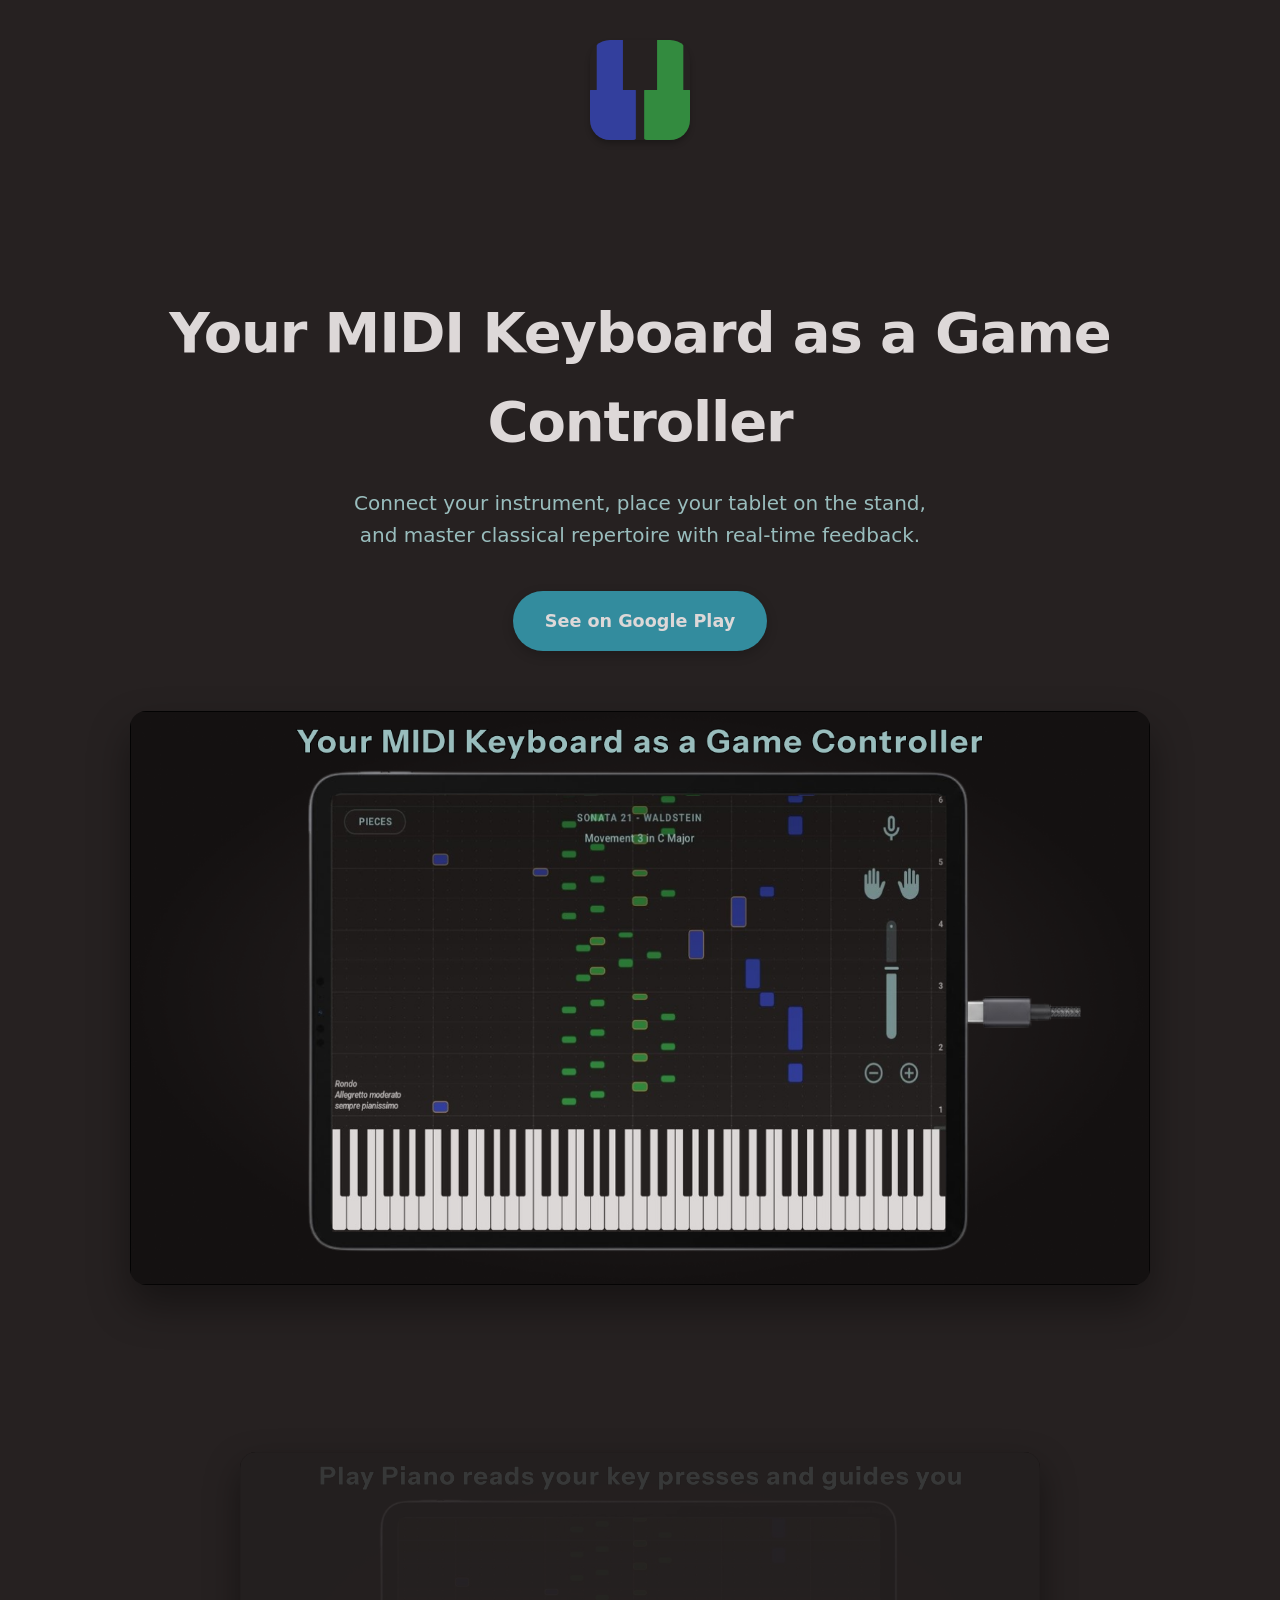
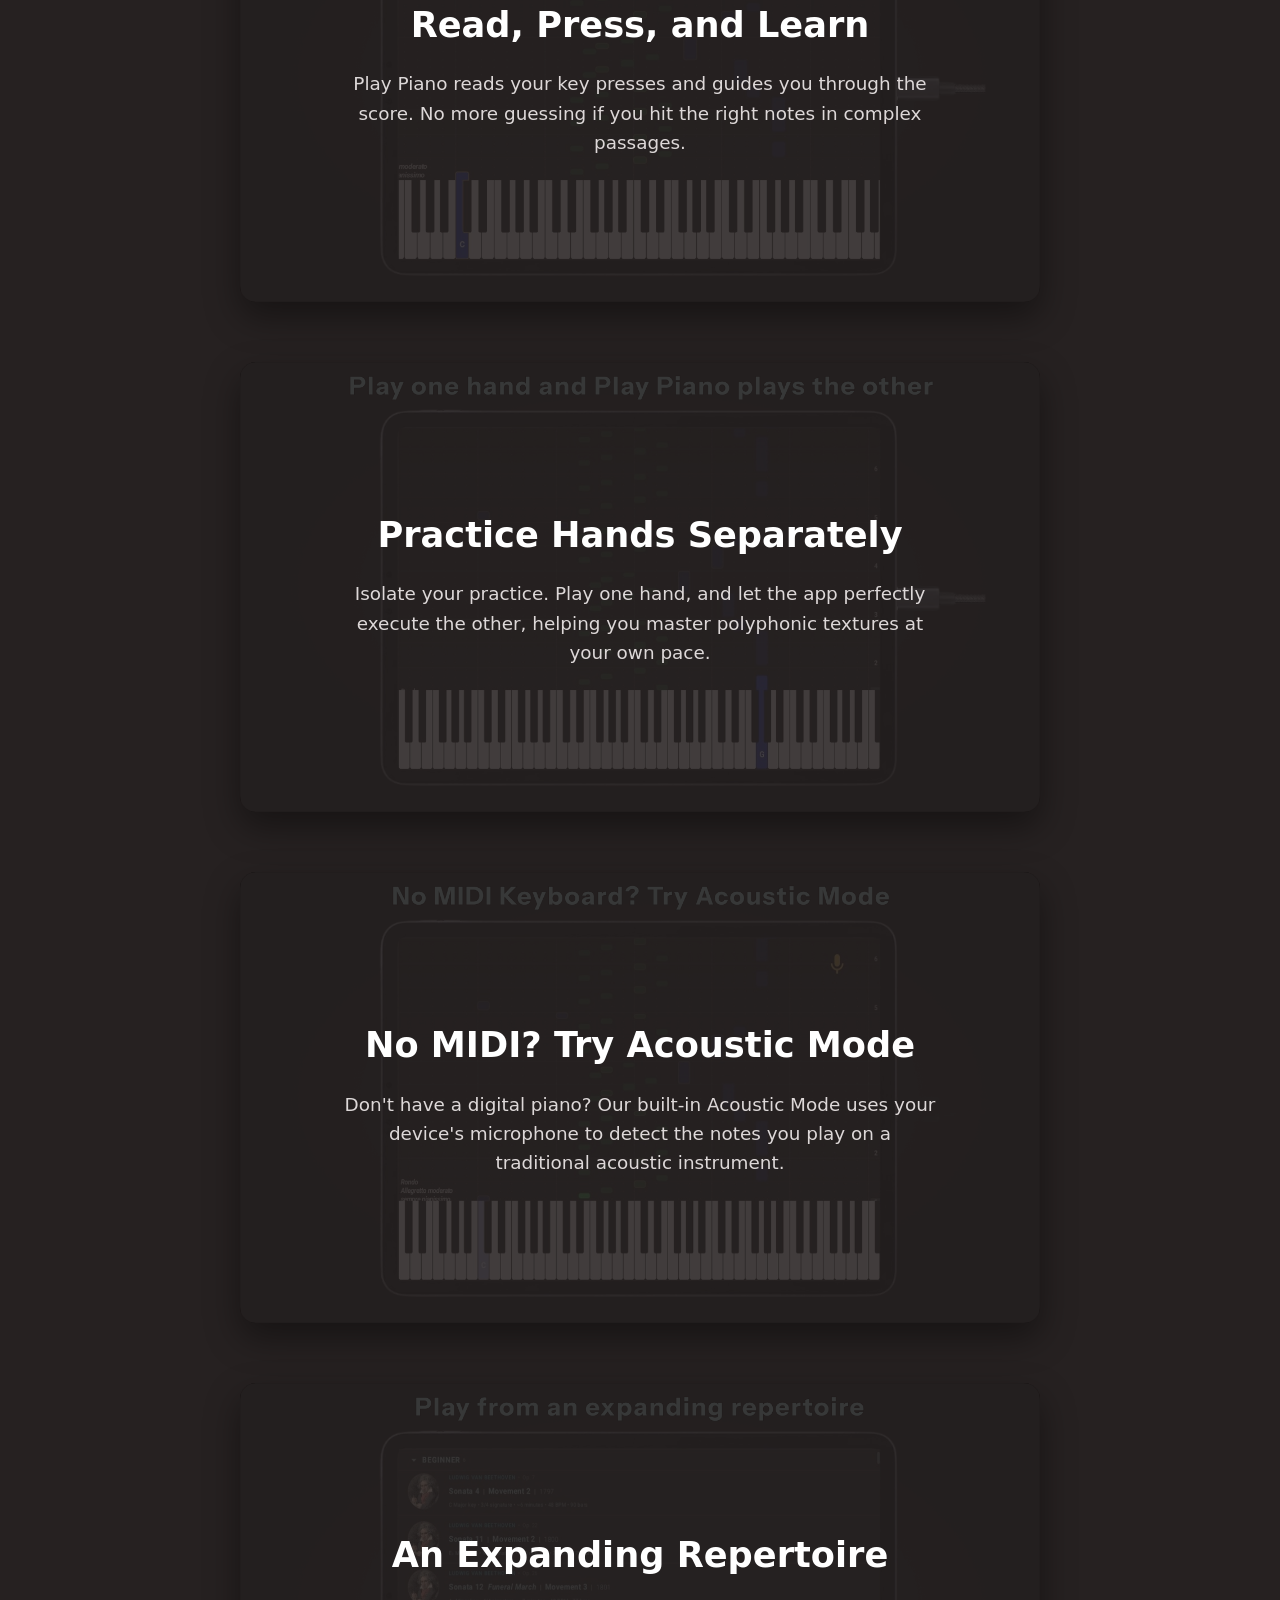
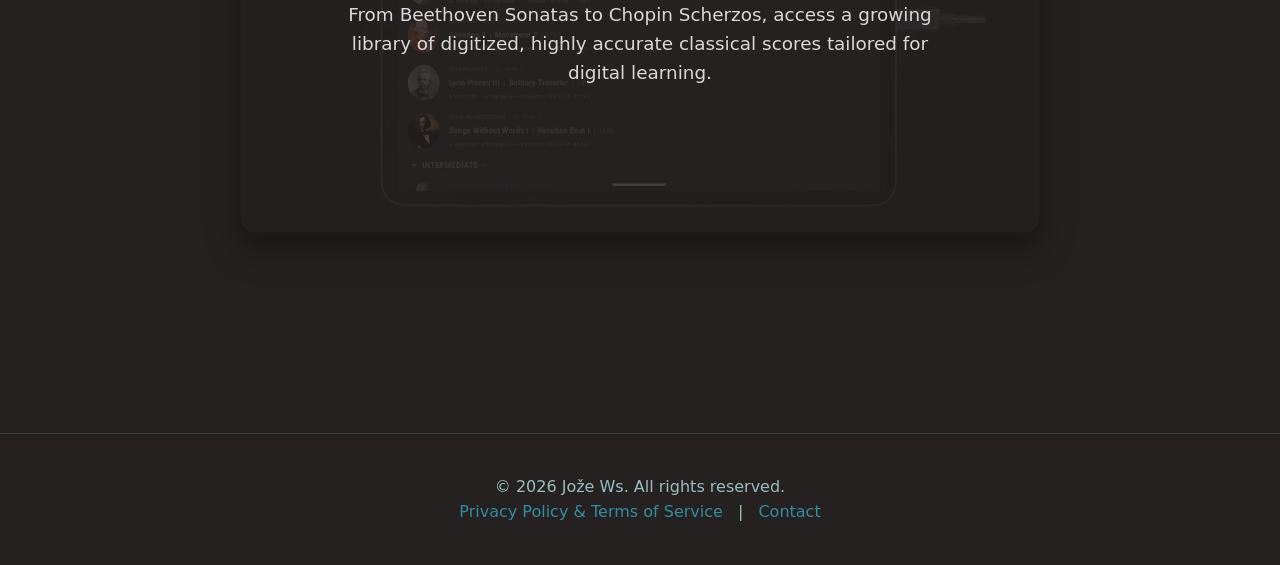
==== playpiano/index.html @ 9675675b "update index layout" ====
<!DOCTYPE html>
<html lang="en">

<head>
    <meta charset="UTF-8">
    <meta name="viewport" content="width=device-width, initial-scale=1.0">
    <title>Play Piano App</title>
    <style>
        :root {
            --bg-color: #262121;
            --surface-color: #333f3f;
            --text-main: #ddd8d8;
            --text-muted: #99bdbd;
            --accent-color: #338c9e;
            --border-radius: 16px;
            --font-family: system-ui, -apple-system, BlinkMacSystemFont, 'Segoe UI', Roboto, sans-serif;
        }

        * {
            box-sizing: border-box;
            margin: 0;
            padding: 0;
        }

        body {
            font-family: var(--font-family);
            background-color: var(--bg-color);
            color: var(--text-main);
            line-height: 1.6;
            -webkit-font-smoothing: antialiased;
            overflow-x: hidden;
        }

        .container {
            max-width: 1100px;
            margin: 0 auto;
            padding: 40px 20px;
        }

        header {
            text-align: center;
            margin-bottom: 40px;
        }

        .logo {
            width: 100px;
            height: 100px;
            border-radius: 20px;
            margin-bottom: 20px;
            box-shadow: 0 4px 6px -1px rgb(0 0 0 / 0.3);
        }

        nav {
            display: flex;
            justify-content: space-between;
            align-items: center;
            padding: 20px 0;
        }

        nav a {
            color: var(--text-muted);
            text-decoration: none;
            font-weight: 600;
            transition: color 0.2s;
        }

        nav a:hover {
            color: var(--accent-color);
        }

        .hero {
            text-align: center;
            padding: 80px 20px 60px;
        }

        .hero h1 {
            font-size: 3.5rem;
            font-weight: 800;
            letter-spacing: -0.02em;
            margin-bottom: 20px;
            color: var(--text-main);
        }

        .hero p {
            font-size: 1.25rem;
            color: var(--text-muted);
            max-width: 600px;
            margin: 0 auto 40px;
        }

        .cta-button {
            display: inline-block;
            background-color: var(--accent-color);
            color: var(--text-main);
            padding: 16px 32px;
            font-size: 1.1rem;
            font-weight: 700;
            text-decoration: none;
            border-radius: 30px;
            box-shadow: 0 4px 12px rgba(0, 0, 0, 0.2);
            transition: transform 0.2s, background-color 0.2s;
        }

        .cta-button:hover {
            transform: translateY(-2px);
            background-color: #2b7787;
        }

        .hero-image {
            max-width: 100%;
            height: auto;
            margin-top: 60px;
            border-radius: var(--border-radius);
            box-shadow: 0 20px 40px rgba(0, 0, 0, 0.4);
        }

        /* --- FEATURE BLOCKS (Refined for Hierarchy & Overlays) --- */
        .feature-section {
            padding: 60px 0;
            display: flex;
            flex-direction: column;
            align-items: center;
            /* Centers the smaller blocks within the larger container */
        }

        .feature-block {
            position: relative;
            width: 100%;
            max-width: 800px;
            /* Noticeably smaller than the 1100px hero container */
            margin-bottom: 60px;
            border-radius: var(--border-radius);
            overflow: hidden;
            /* Clips the image and overlay to the border radius */
            box-shadow: 0 15px 35px rgba(0, 0, 0, 0.4);
        }

        .feature-block img {
            width: 100%;
            display: block;
            height: auto;
        }

        /* Overlay to ensure text pops against any screenshot */
        .feature-overlay {
            position: absolute;
            top: 0;
            left: 0;
            right: 0;
            bottom: 0;
            background: rgba(38, 33, 33, 0.85);
            /* Uses your root bg-color with opacity */
            display: flex;
            flex-direction: column;
            justify-content: center;
            align-items: center;
            padding: 40px;
            text-align: center;
        }

        .feature-text {
            position: relative;
            z-index: 2;
        }

        .feature-text h2 {
            font-size: 2.2rem;
            margin-bottom: 16px;
            color: #ffffff;
            /* Bright white for high contrast */
        }

        .feature-text p {
            font-size: 1.15rem;
            color: var(--text-main);
            max-width: 600px;
            margin: 0 auto;
        }

        /* --- FOOTER --- */
        footer {
            text-align: center;
            padding: 40px 20px;
            border-top: 1px solid var(--surface-color);
            margin-top: 40px;
            color: var(--text-muted);
        }

        footer a {
            color: var(--accent-color);
            text-decoration: none;
            margin: 0 10px;
        }

        @media (max-width: 768px) {
            .hero h1 {
                font-size: 2.5rem;
            }

            .feature-overlay {
                padding: 20px;
            }

            .feature-text h2 {
                font-size: 1.8rem;
            }

            .feature-text p {
                font-size: 1rem;
            }
        }
    </style>
</head>

<body>

    <div class="container">
        <header>
            <a href="/">
                <img src="/assets/logo.png" alt="Play Piano Logo" class="logo">
            </a>
        </header>

        <header class="hero">
            <h1>Your MIDI Keyboard as a Game Controller</h1>
            <p>Connect your instrument, place your tablet on the stand, and master classical repertoire with real-time
                feedback.</p>
            <a href="https://play.google.com/store/apps/details?id=org.jozews.playpiano&hl=en" class="cta-button"
                target="_blank" rel="noopener noreferrer">See on Google Play</a>

            <img src="/assets/screenshot-1.png" alt="Play Piano Interface" class="hero-image">
        </header>

        <section class="feature-section">

            <div class="feature-block">
                <img src="/assets/screenshot-2.png" alt="Guided playing interface">
                <div class="feature-overlay">
                    <div class="feature-text">
                        <h2>Read, Press, and Learn</h2>
                        <p>Play Piano reads your key presses and guides you through the score. No more guessing if you
                            hit the right notes in complex passages.</p>
                    </div>
                </div>
            </div>

            <div class="feature-block">
                <img src="/assets/screenshot-3.png" alt="Hand separation feature">
                <div class="feature-overlay">
                    <div class="feature-text">
                        <h2>Practice Hands Separately</h2>
                        <p>Isolate your practice. Play one hand, and let the app perfectly execute the other, helping
                            you master polyphonic textures at your own pace.</p>
                    </div>
                </div>
            </div>

            <div class="feature-block">
                <img src="/assets/screenshot-5.png" alt="Acoustic Mode interface">
                <div class="feature-overlay">
                    <div class="feature-text">
                        <h2>No MIDI? Try Acoustic Mode</h2>
                        <p>Don't have a digital piano? Our built-in Acoustic Mode uses your device's microphone to
                            detect the notes you play on a traditional acoustic instrument.</p>
                    </div>
                </div>
            </div>

            <div class="feature-block">
                <img src="/assets/screenshot-4.png" alt="Repertoire list">
                <div class="feature-overlay">
                    <div class="feature-text">
                        <h2>An Expanding Repertoire</h2>
                        <p>From Beethoven Sonatas to Chopin Scherzos, access a growing library of digitized, highly
                            accurate classical scores tailored for digital learning.</p>
                    </div>
                </div>
            </div>

        </section>
    </div>

    <footer>
        <p>&copy; 2026 Jože Ws. All rights reserved.</p>
        <p>
            <a href="privacy-policy/index.html">Privacy Policy & Terms of Service</a> |
            <a href="mailto:jozewsro@gmail.com">Contact</a>
        </p>
    </footer>

</body>

</html>
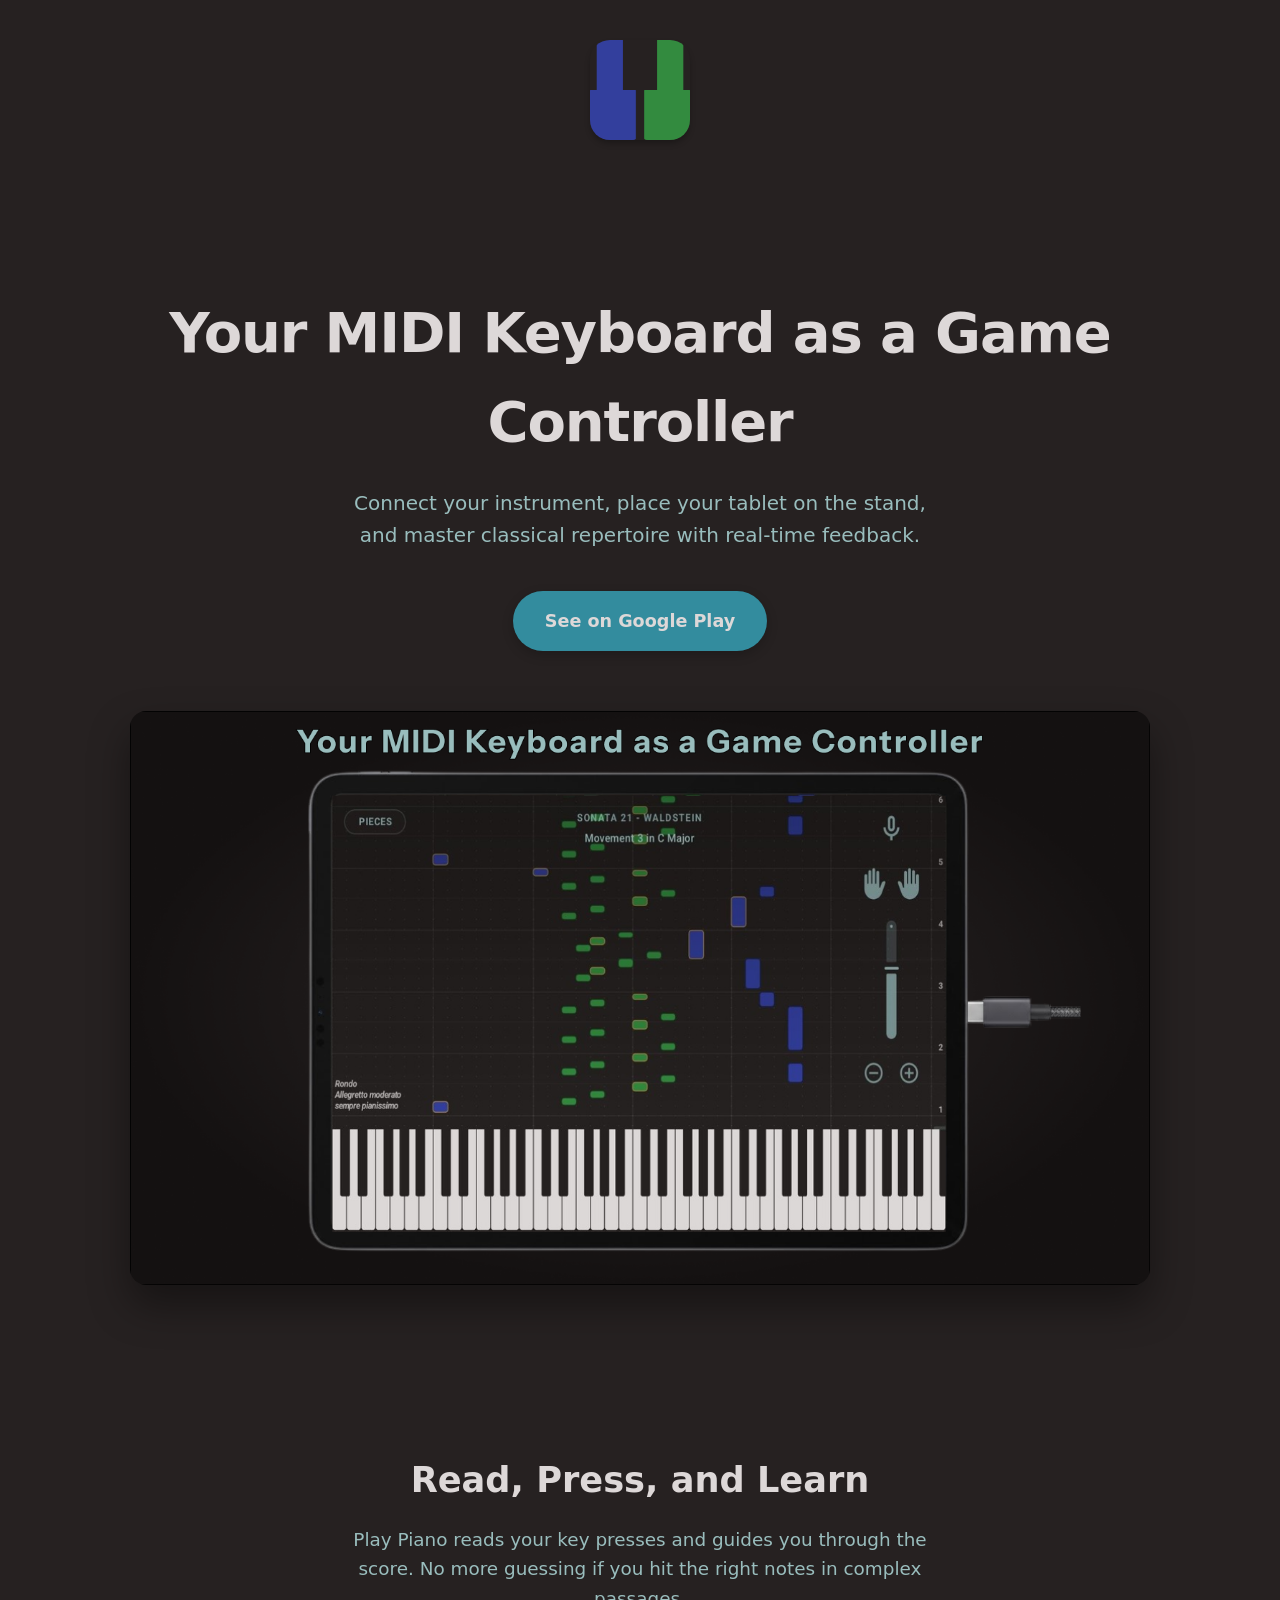
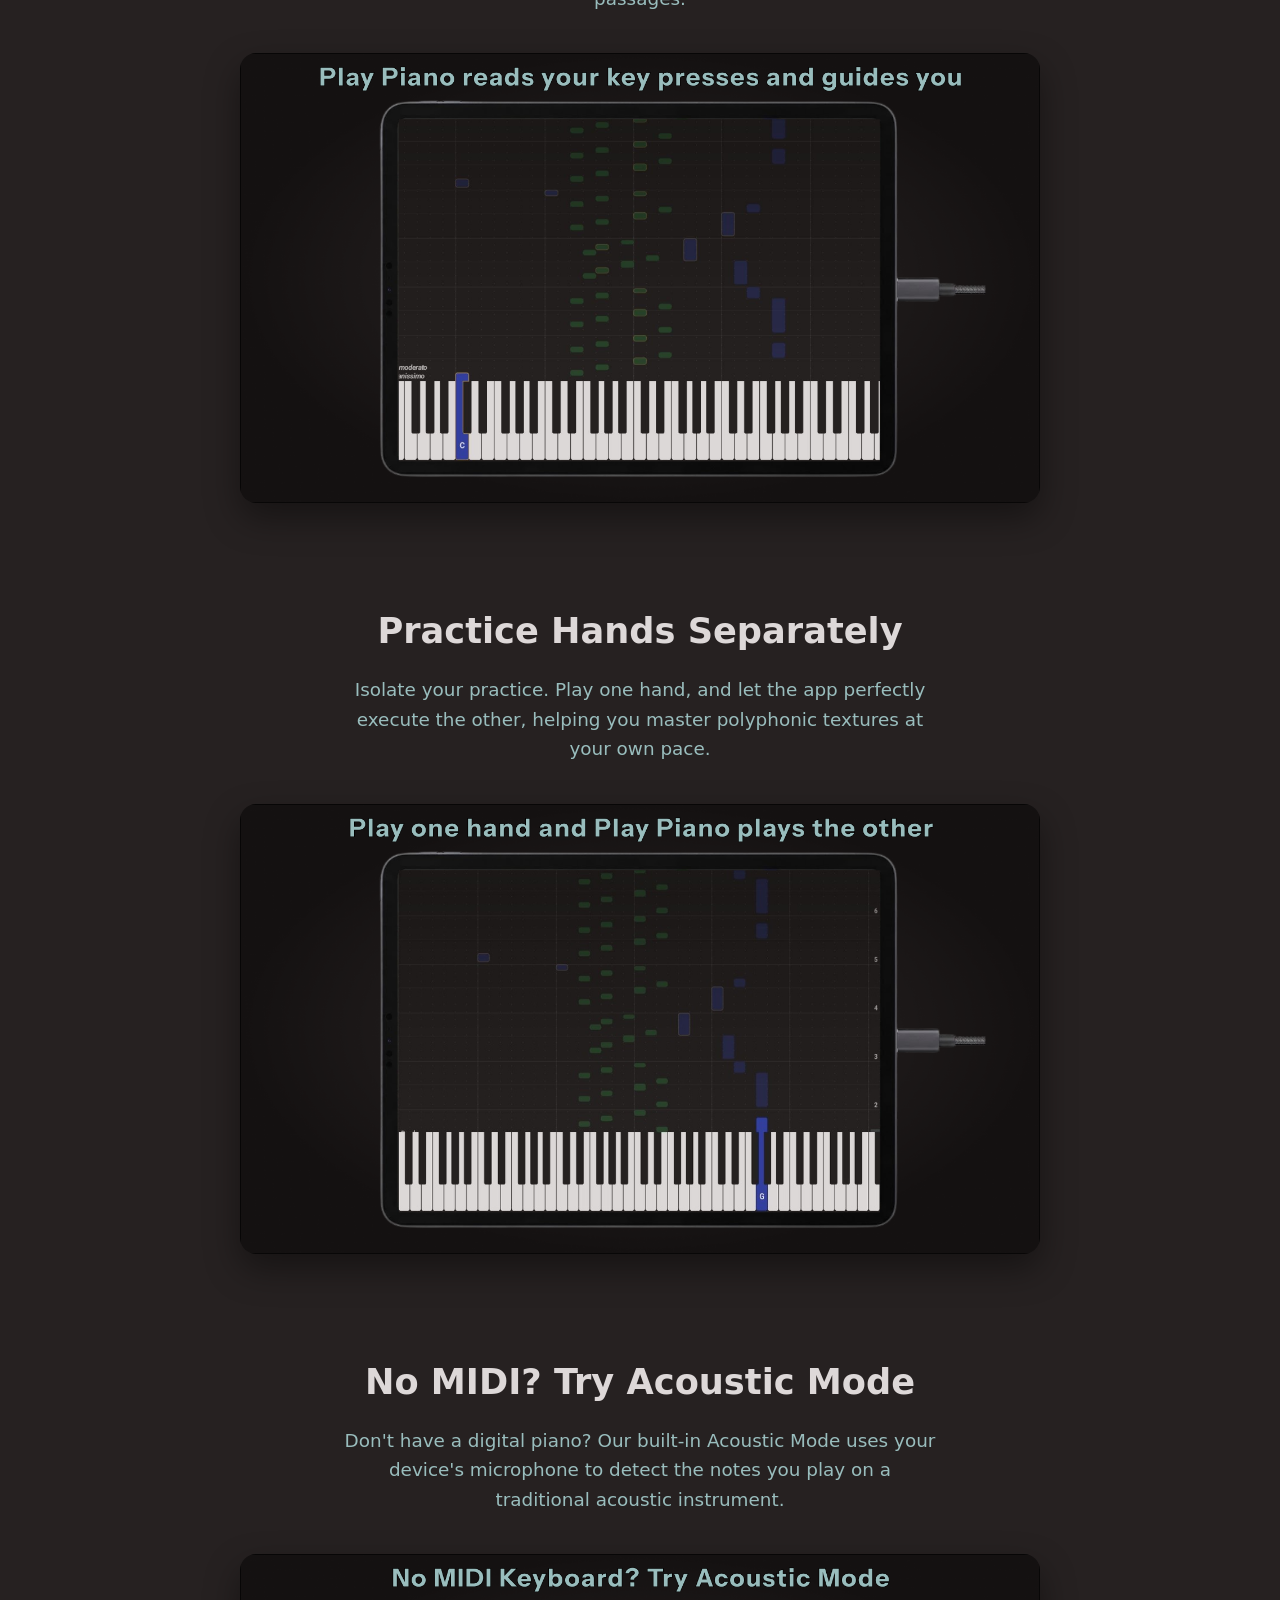
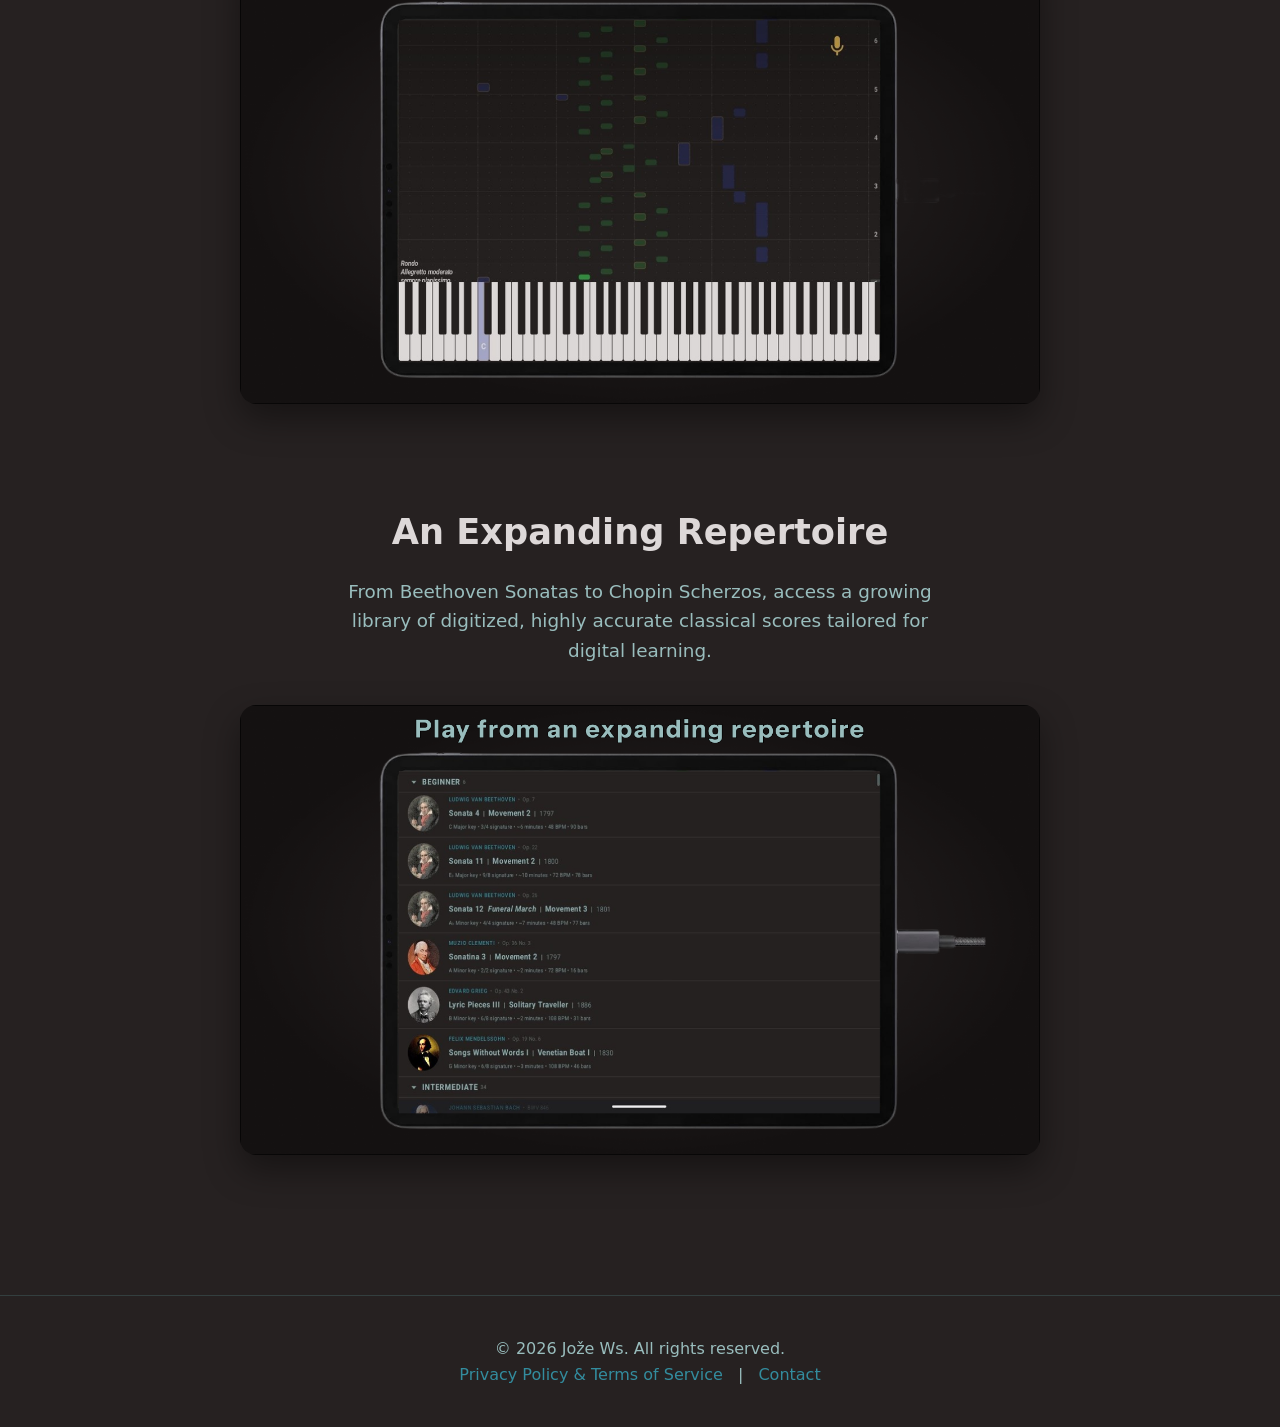
==== commit 020af2ed: "update index layout" ====
--- a/playpiano/index.html
+++ b/playpiano/index.html
@@ -114,67 +114,51 @@
             box-shadow: 0 20px 40px rgba(0, 0, 0, 0.4);
         }
 
-        /* --- FEATURE BLOCKS (Refined for Hierarchy & Overlays) --- */
+        /* --- FEATURE BLOCKS (Y-Axis Stacking) --- */
         .feature-section {
             padding: 60px 0;
             display: flex;
             flex-direction: column;
             align-items: center;
-            /* Centers the smaller blocks within the larger container */
+            gap: 100px;
+            /* Generous spacing between sections */
         }
 
         .feature-block {
-            position: relative;
             width: 100%;
             max-width: 800px;
-            /* Noticeably smaller than the 1100px hero container */
-            margin-bottom: 60px;
-            border-radius: var(--border-radius);
-            overflow: hidden;
-            /* Clips the image and overlay to the border radius */
-            box-shadow: 0 15px 35px rgba(0, 0, 0, 0.4);
-        }
-
-        .feature-block img {
-            width: 100%;
-            display: block;
-            height: auto;
-        }
-
-        /* Overlay to ensure text pops against any screenshot */
-        .feature-overlay {
-            position: absolute;
-            top: 0;
-            left: 0;
-            right: 0;
-            bottom: 0;
-            background: rgba(38, 33, 33, 0.85);
-            /* Uses your root bg-color with opacity */
+            /* Keeps the hierarchy smaller than the hero */
             display: flex;
             flex-direction: column;
-            justify-content: center;
             align-items: center;
-            padding: 40px;
             text-align: center;
         }
 
         .feature-text {
-            position: relative;
-            z-index: 2;
+            margin-bottom: 40px;
+            /* Space between the text and the screenshot */
         }
 
         .feature-text h2 {
             font-size: 2.2rem;
             margin-bottom: 16px;
-            color: #ffffff;
-            /* Bright white for high contrast */
+            color: var(--text-main);
         }
 
         .feature-text p {
             font-size: 1.15rem;
-            color: var(--text-main);
+            color: var(--text-muted);
             max-width: 600px;
             margin: 0 auto;
+        }
+
+        .feature-block img {
+            width: 100%;
+            height: auto;
+            border-radius: var(--border-radius);
+            box-shadow: 0 15px 35px rgba(0, 0, 0, 0.4);
+            /* Gives the screenshots that nice floating effect */
+            display: block;
         }
 
         /* --- FOOTER --- */
@@ -197,8 +181,8 @@
                 font-size: 2.5rem;
             }
 
-            .feature-overlay {
-                padding: 20px;
+            .feature-section {
+                gap: 60px;
             }
 
             .feature-text h2 {
@@ -207,6 +191,10 @@
 
             .feature-text p {
                 font-size: 1rem;
+            }
+
+            .feature-text {
+                margin-bottom: 25px;
             }
         }
     </style>
@@ -234,47 +222,39 @@
         <section class="feature-section">
 
             <div class="feature-block">
+                <div class="feature-text">
+                    <h2>Read, Press, and Learn</h2>
+                    <p>Play Piano reads your key presses and guides you through the score. No more guessing if you hit
+                        the right notes in complex passages.</p>
+                </div>
                 <img src="/assets/screenshot-2.png" alt="Guided playing interface">
-                <div class="feature-overlay">
-                    <div class="feature-text">
-                        <h2>Read, Press, and Learn</h2>
-                        <p>Play Piano reads your key presses and guides you through the score. No more guessing if you
-                            hit the right notes in complex passages.</p>
-                    </div>
-                </div>
-            </div>
-
-            <div class="feature-block">
+            </div>
+
+            <div class="feature-block">
+                <div class="feature-text">
+                    <h2>Practice Hands Separately</h2>
+                    <p>Isolate your practice. Play one hand, and let the app perfectly execute the other, helping you
+                        master polyphonic textures at your own pace.</p>
+                </div>
                 <img src="/assets/screenshot-3.png" alt="Hand separation feature">
-                <div class="feature-overlay">
-                    <div class="feature-text">
-                        <h2>Practice Hands Separately</h2>
-                        <p>Isolate your practice. Play one hand, and let the app perfectly execute the other, helping
-                            you master polyphonic textures at your own pace.</p>
-                    </div>
-                </div>
-            </div>
-
-            <div class="feature-block">
+            </div>
+
+            <div class="feature-block">
+                <div class="feature-text">
+                    <h2>No MIDI? Try Acoustic Mode</h2>
+                    <p>Don't have a digital piano? Our built-in Acoustic Mode uses your device's microphone to detect
+                        the notes you play on a traditional acoustic instrument.</p>
+                </div>
                 <img src="/assets/screenshot-5.png" alt="Acoustic Mode interface">
-                <div class="feature-overlay">
-                    <div class="feature-text">
-                        <h2>No MIDI? Try Acoustic Mode</h2>
-                        <p>Don't have a digital piano? Our built-in Acoustic Mode uses your device's microphone to
-                            detect the notes you play on a traditional acoustic instrument.</p>
-                    </div>
-                </div>
-            </div>
-
-            <div class="feature-block">
+            </div>
+
+            <div class="feature-block">
+                <div class="feature-text">
+                    <h2>An Expanding Repertoire</h2>
+                    <p>From Beethoven Sonatas to Chopin Scherzos, access a growing library of digitized, highly accurate
+                        classical scores tailored for digital learning.</p>
+                </div>
                 <img src="/assets/screenshot-4.png" alt="Repertoire list">
-                <div class="feature-overlay">
-                    <div class="feature-text">
-                        <h2>An Expanding Repertoire</h2>
-                        <p>From Beethoven Sonatas to Chopin Scherzos, access a growing library of digitized, highly
-                            accurate classical scores tailored for digital learning.</p>
-                    </div>
-                </div>
             </div>
 
         </section>
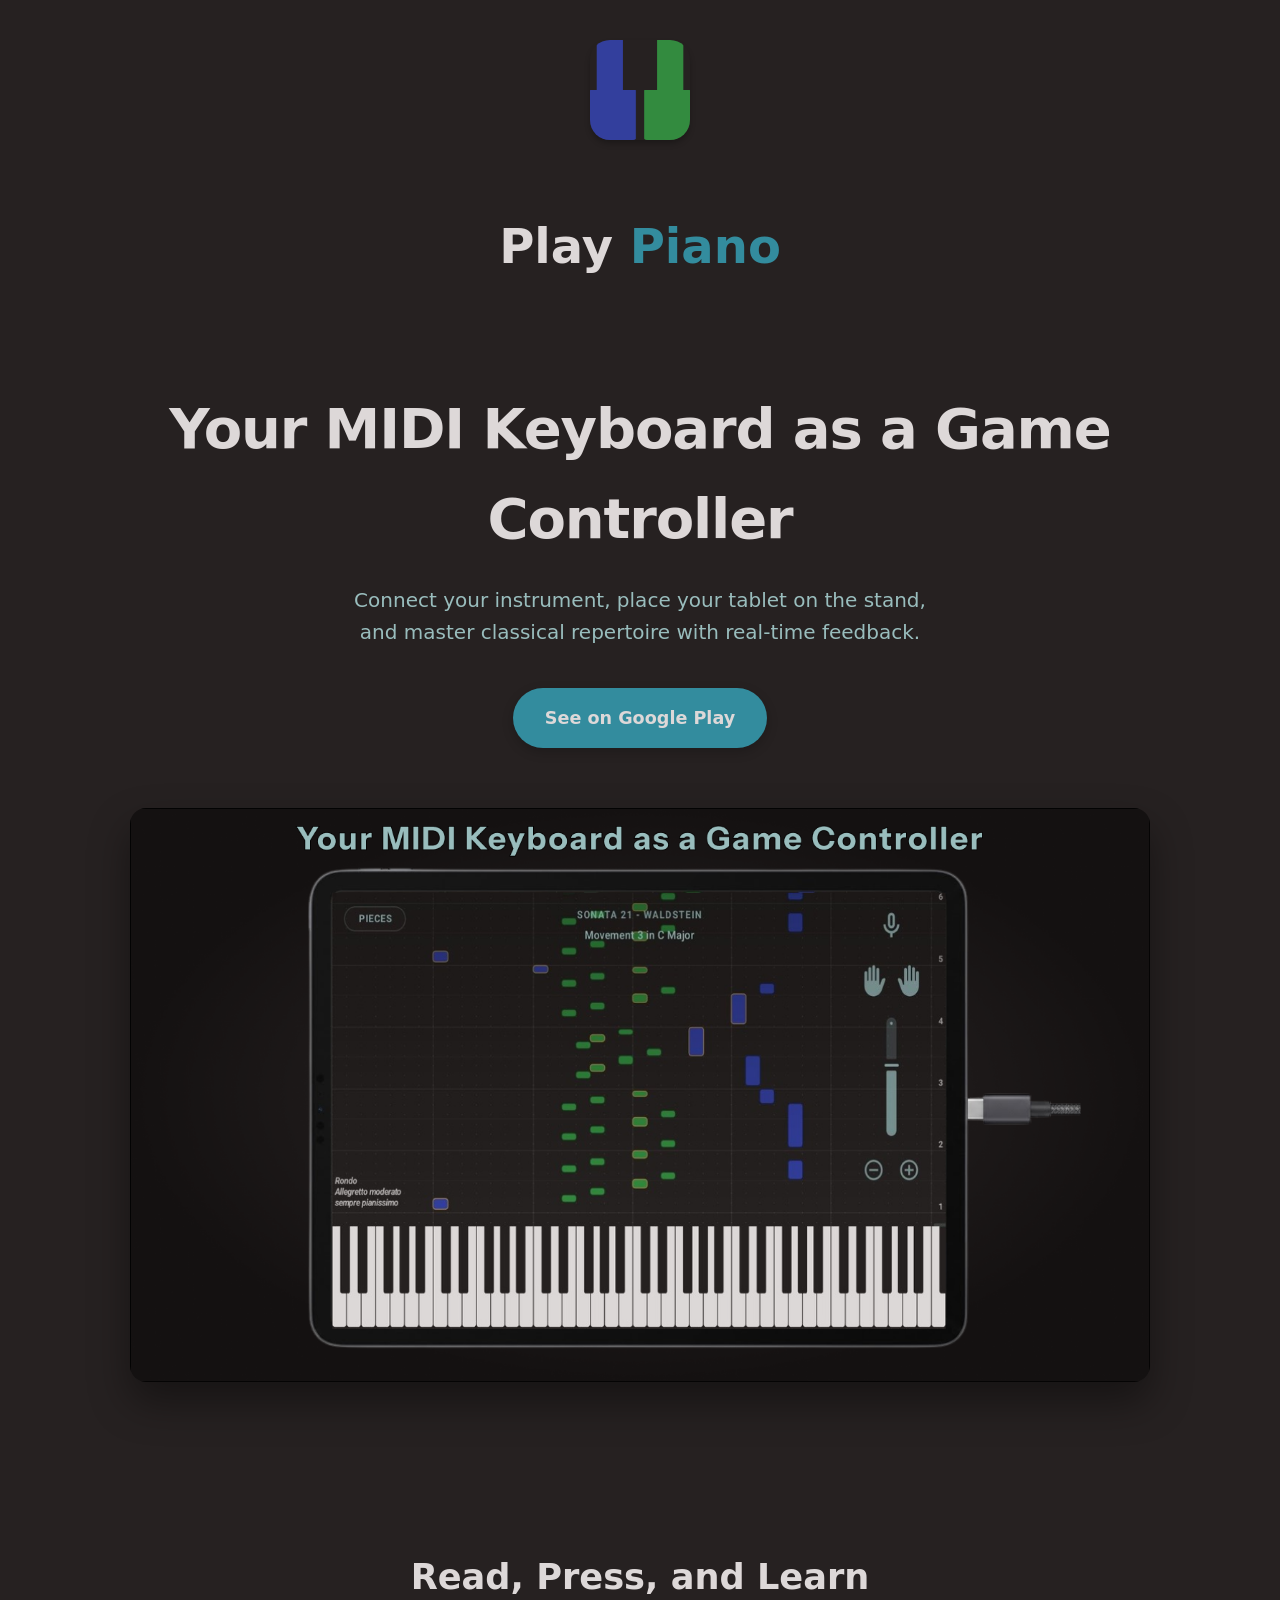
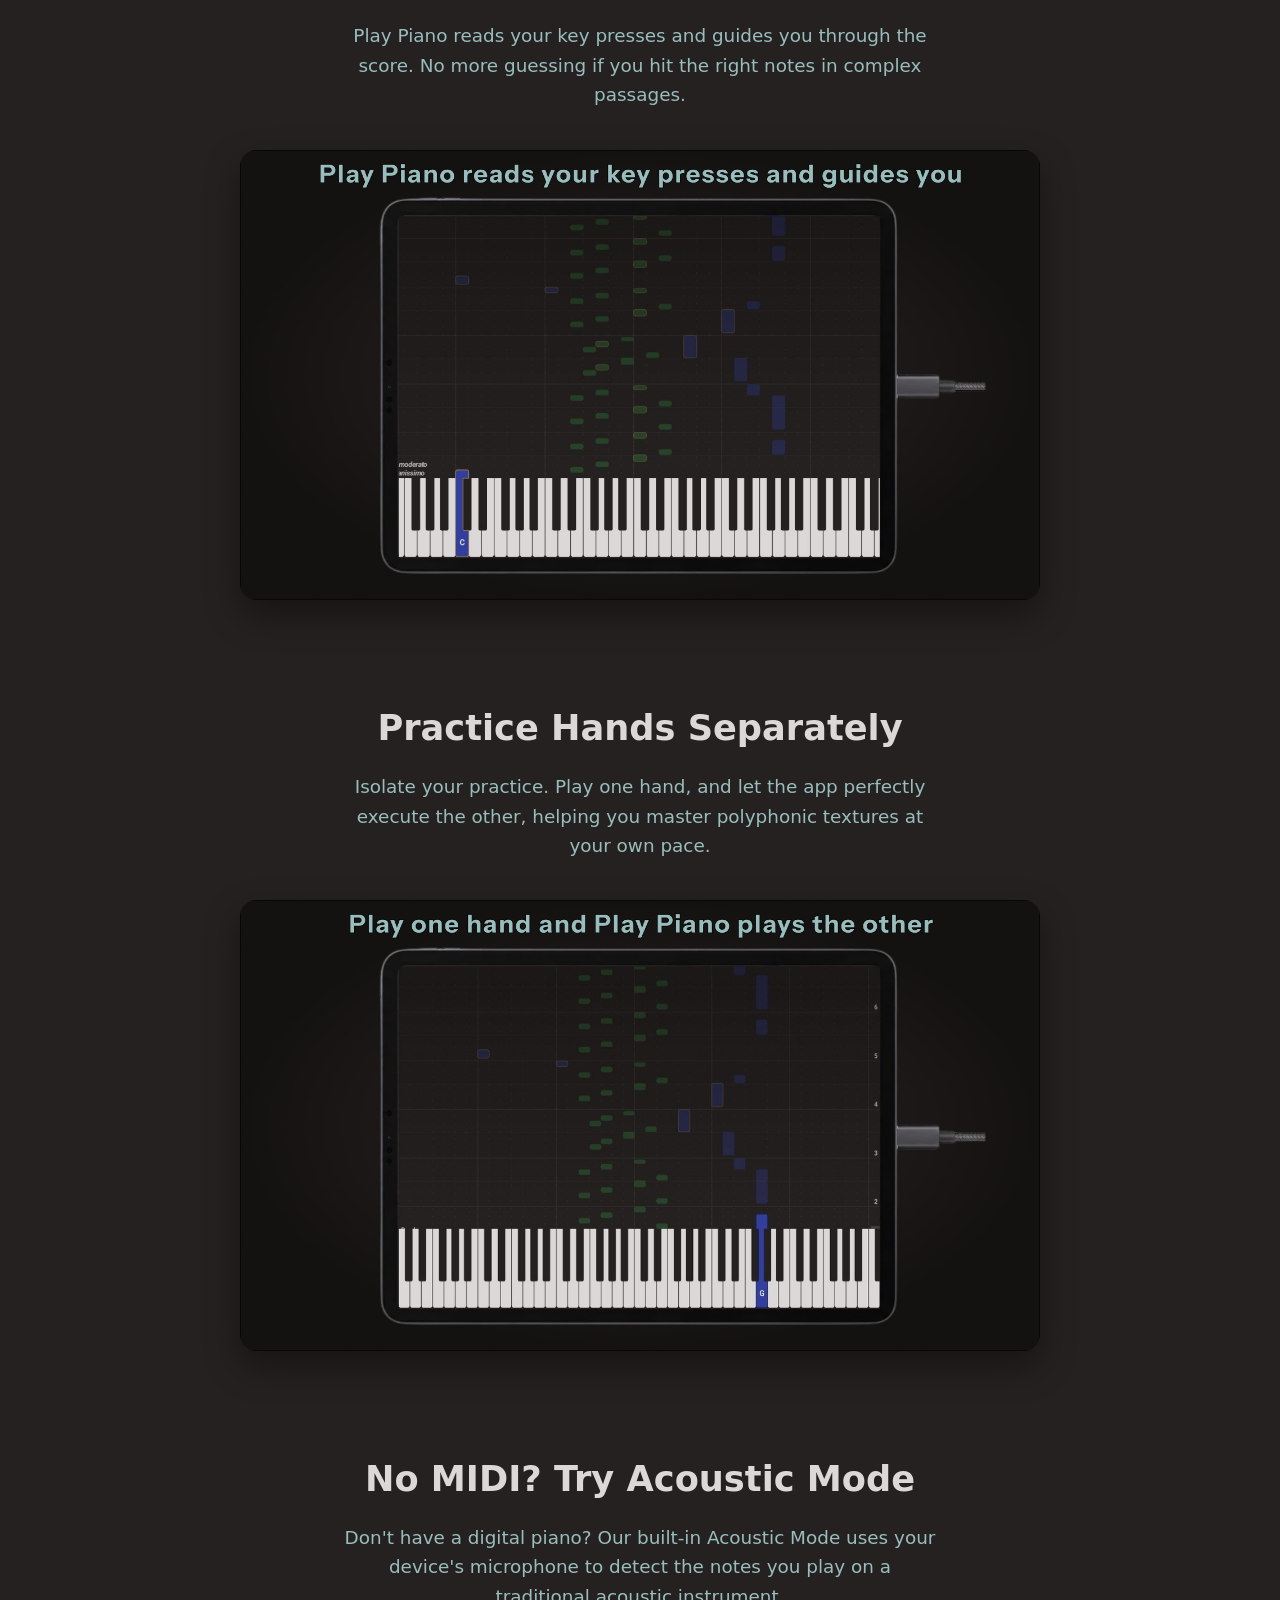
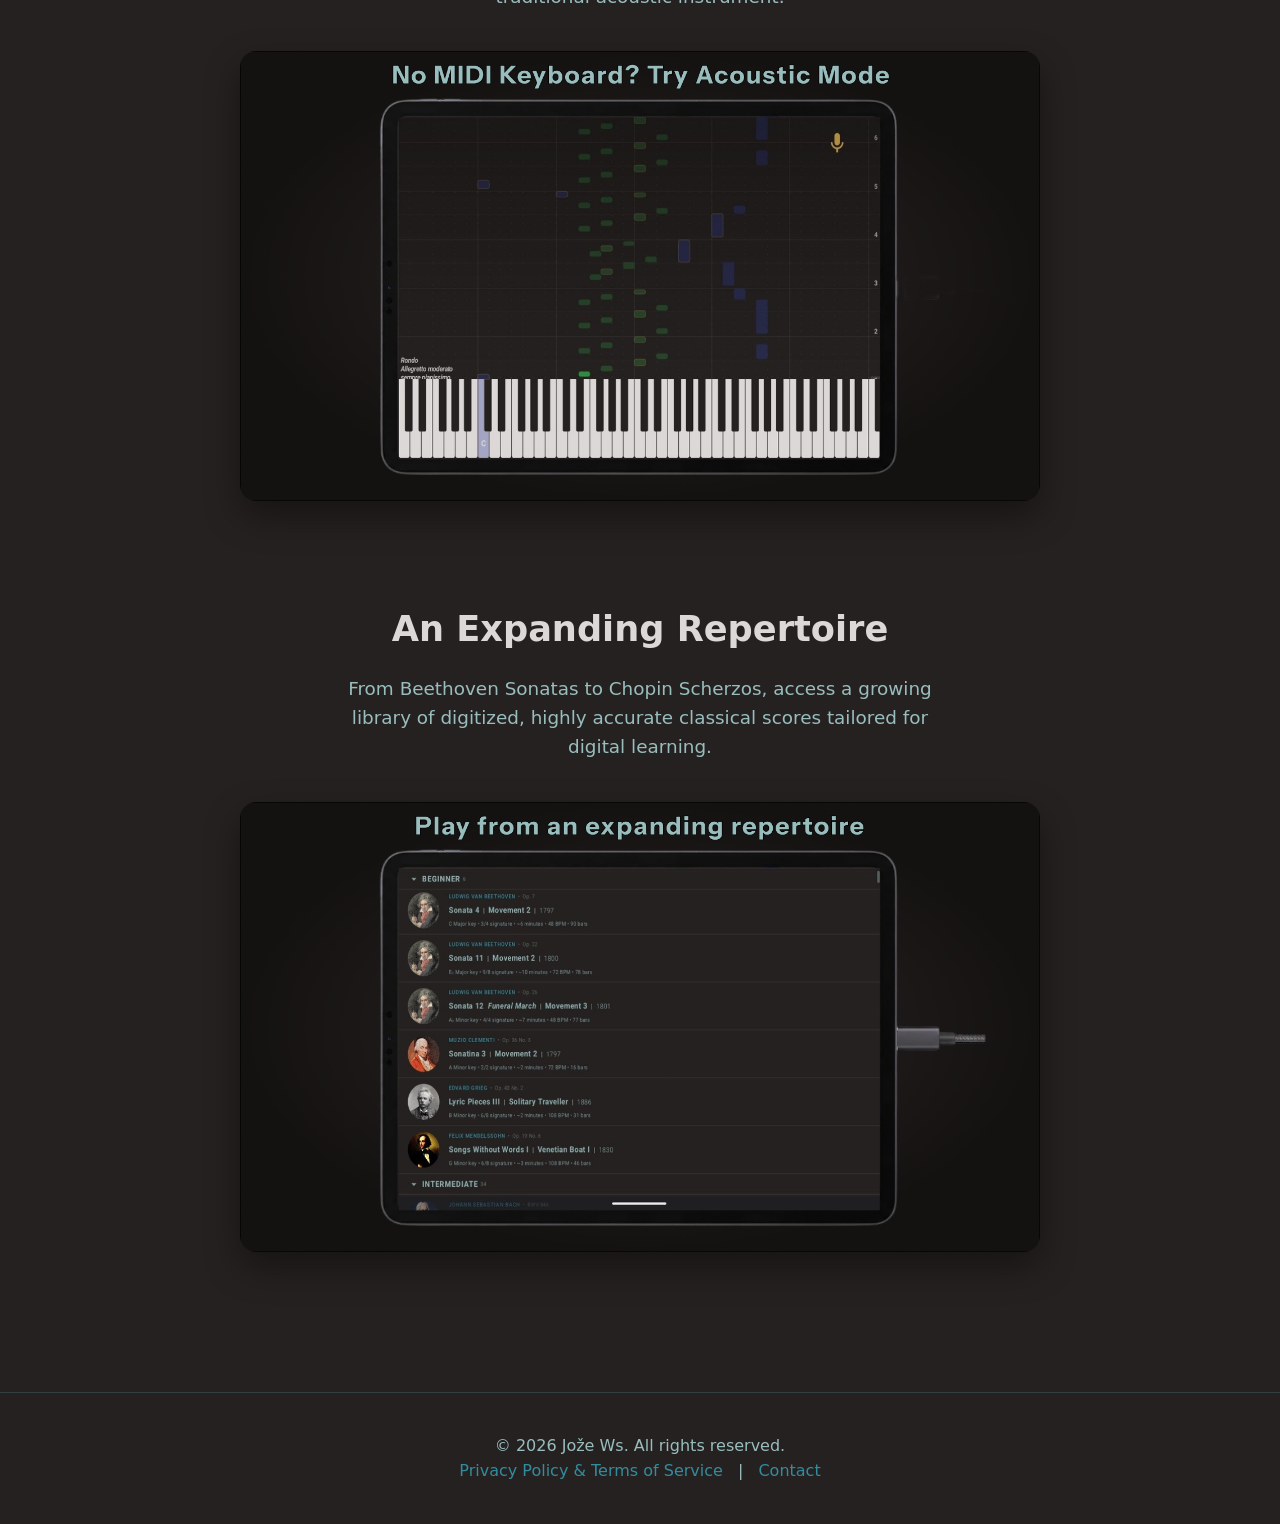
==== commit 7a6eac95: "attemps dynamic title" ====
--- a/playpiano/index.html
+++ b/playpiano/index.html
@@ -161,6 +161,34 @@
             display: block;
         }
 
+        .dynamic-title-container {
+    font-size: 3rem; /* Adjust to match your hero sizing */
+    font-weight: 800;
+    text-align: center;
+    color: var(--text-main);
+    margin-bottom: 20px;
+}
+
+.animated-text {
+    color: var(--accent-color); /* Makes the composer name pop */
+    display: inline-block;
+    transition: opacity 0.5s ease-in-out, transform 0.5s ease-in-out;
+    opacity: 1;
+    transform: translateY(0);
+}
+
+/* We will toggle this class on and off with JavaScript */
+.animated-text.fade-out {
+    opacity: 0;
+    transform: translateY(-15px); /* Slides up as it fades out */
+}
+
+.animated-text.fade-in-prep {
+    opacity: 0;
+    transform: translateY(15px); /* Moves down invisibly to slide up into place */
+    transition: none; /* Disable transition instantly to reset position */
+}
+
         /* --- FOOTER --- */
         footer {
             text-align: center;
@@ -197,6 +225,8 @@
                 margin-bottom: 25px;
             }
         }
+
+        
     </style>
 </head>
 
@@ -209,6 +239,10 @@
             </a>
         </header>
 
+        <div class="dynamic-title-container">
+            <span class="static-text">Play</span>
+            <span class="animated-text" id="composer-text">Piano</span>  </div>
+            
         <header class="hero">
             <h1>Your MIDI Keyboard as a Game Controller</h1>
             <p>Connect your instrument, place your tablet on the stand, and master classical repertoire with real-time
@@ -268,6 +302,51 @@
         </p>
     </footer>
 
+    <script>
+        document.addEventListener("DOMContentLoaded", () => {
+            // The array of words to cycle through. 
+            const composers = [
+                "Piano",
+                "Beethoven",
+                "Chopin",
+                "Rachmaninoff",
+                "Scriabin",
+                "Haydn",
+                "Satie"
+            ];
+
+            let currentIndex = 0;
+            const textElement = document.getElementById("composer-text");
+
+            // Run the loop every 3 seconds (3000 milliseconds)
+            setInterval(() => {
+                // 1. Trigger the fade out and slide up
+                textElement.classList.add("fade-out");
+
+                // 2. Wait for the fade out to finish (500ms matches our CSS transition)
+                setTimeout(() => {
+                    // Move to the next composer, loop back to 0 if at the end
+                    currentIndex = (currentIndex + 1) % composers.length;
+
+                    // Update the actual text
+                    textElement.textContent = composers[currentIndex];
+
+                    // Instantly snap the word below the baseline while it is invisible
+                    textElement.classList.remove("fade-out");
+                    textElement.classList.add("fade-in-prep");
+
+                    // Force a browser reflow so it registers the starting position
+                    void textElement.offsetWidth;
+
+                    // 3. Remove the prep class to trigger the smooth slide up and fade in
+                    textElement.classList.remove("fade-in-prep");
+
+                }, 500);
+
+            }, 3000);
+        });
+    </script>
+
 </body>
 
 </html>
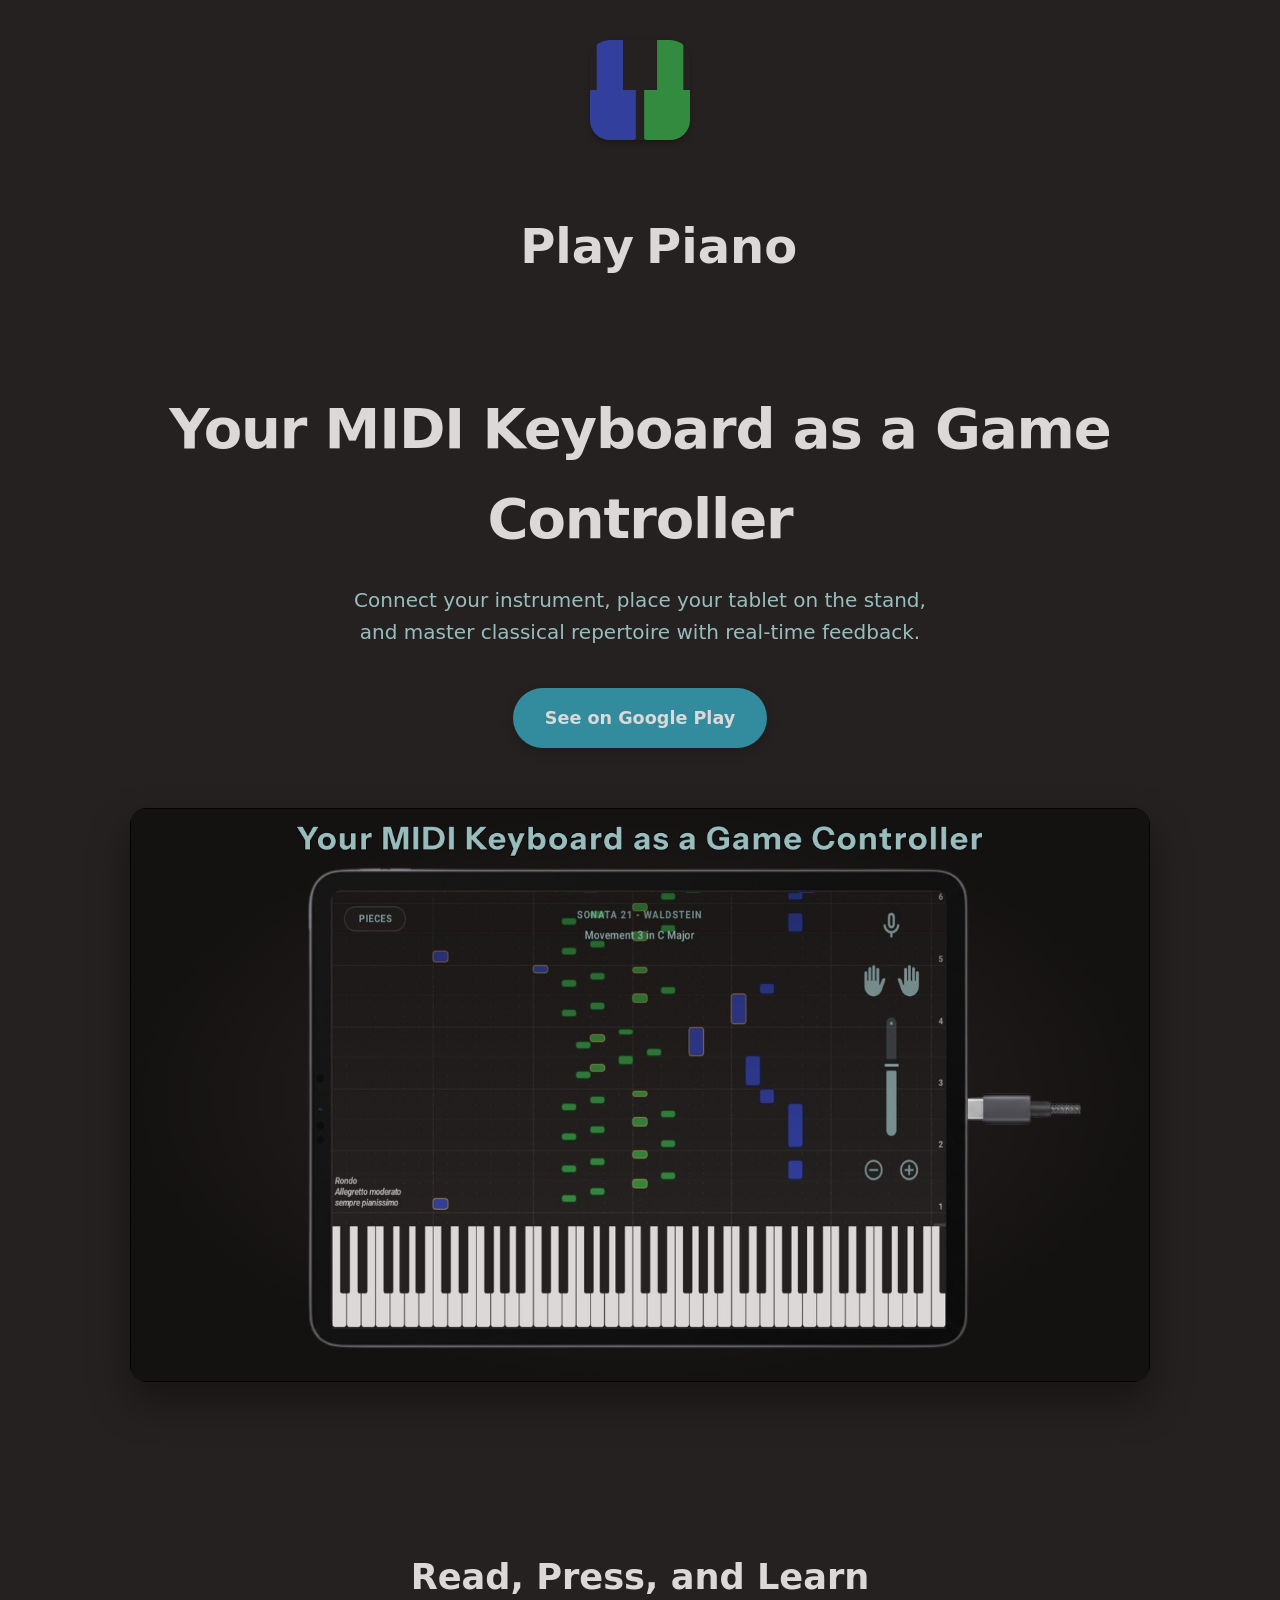
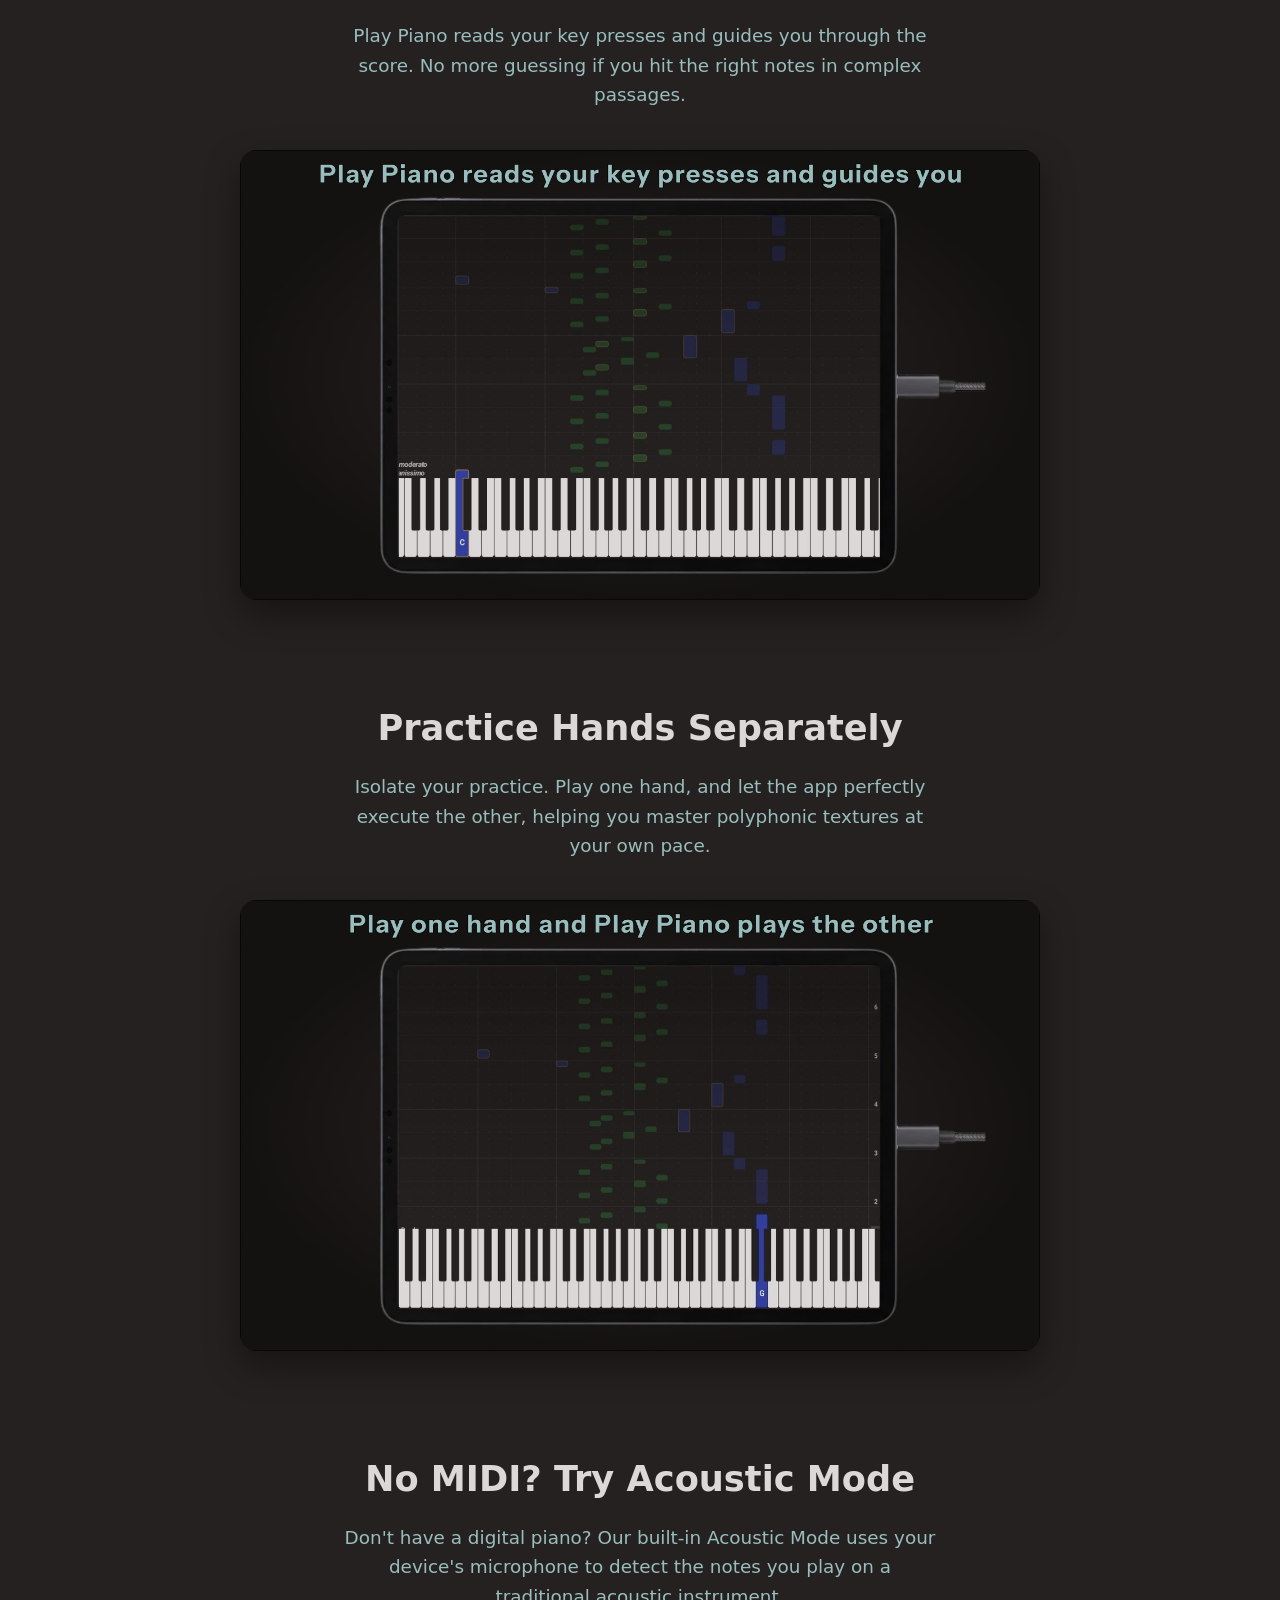
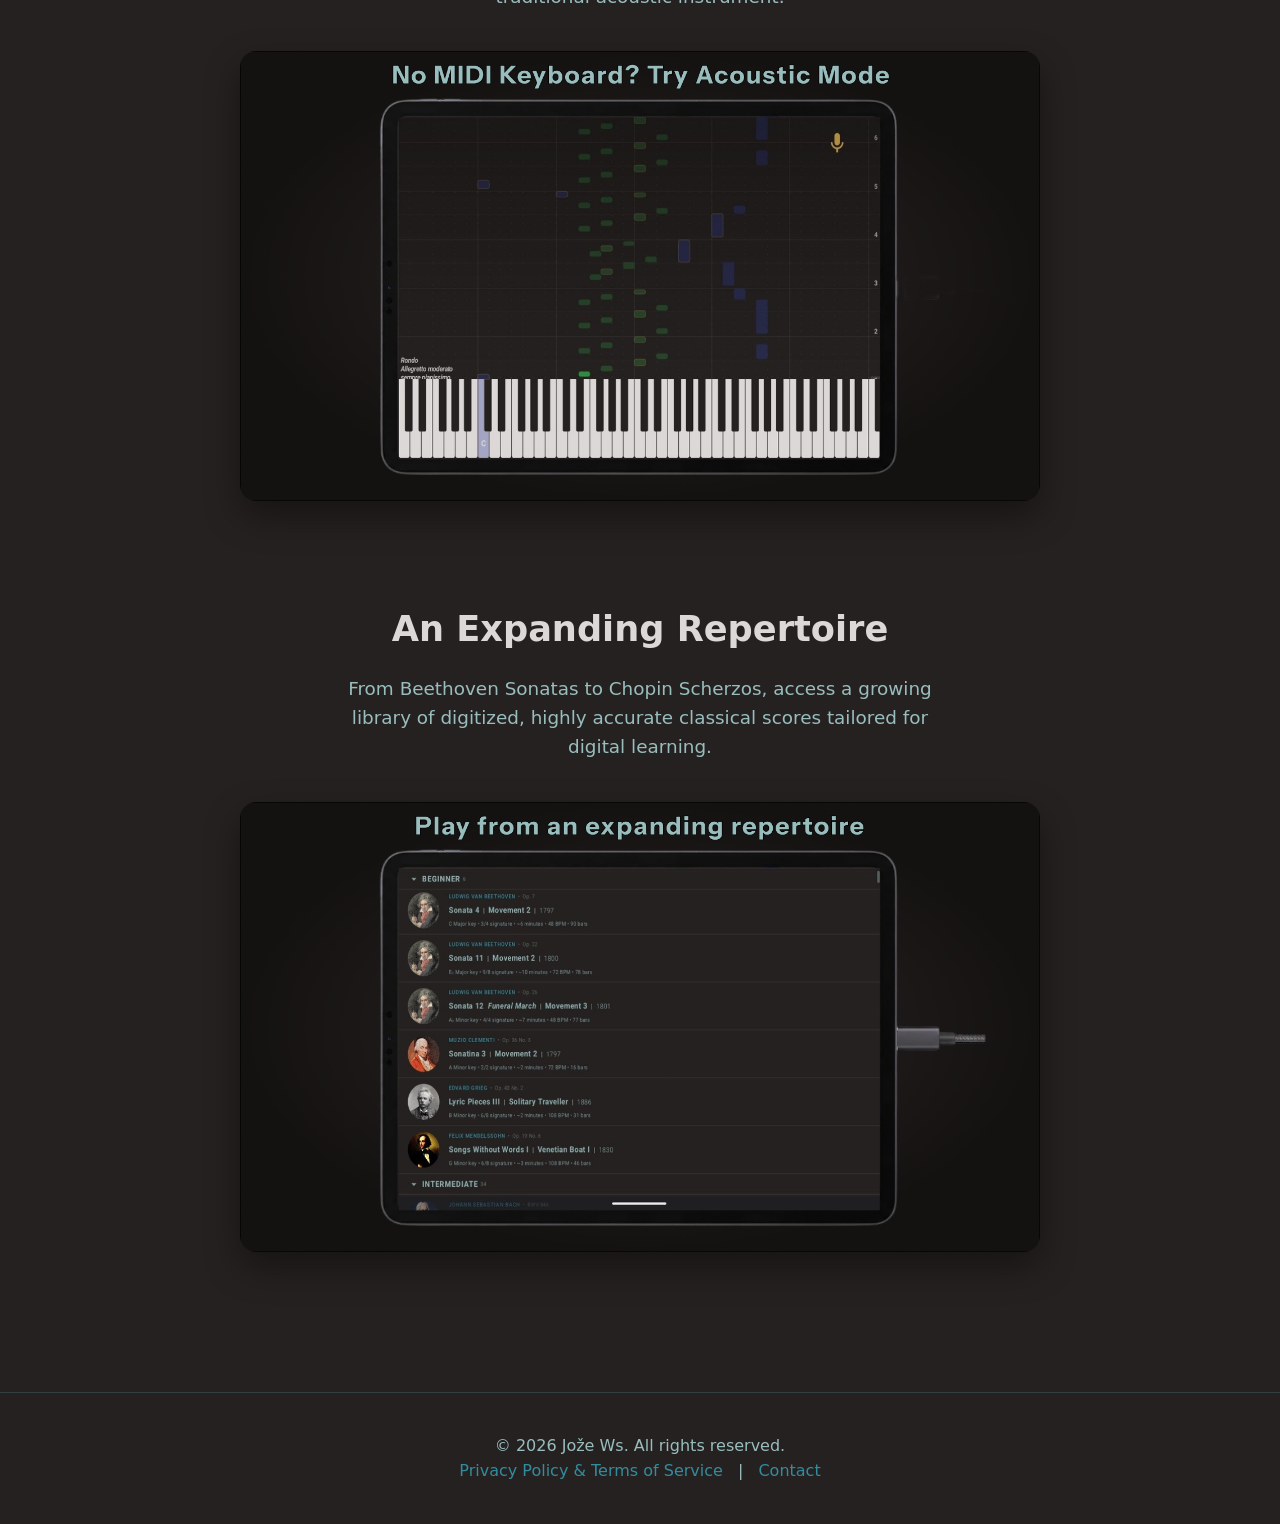
==== commit 662a7b06: "updates title animation" ====
--- a/playpiano/index.html
+++ b/playpiano/index.html
@@ -161,32 +161,48 @@
             display: block;
         }
 
-        .dynamic-title-container {
-    font-size: 3rem; /* Adjust to match your hero sizing */
+/* --- DYNAMIC TITLE STYLES --- */
+.dynamic-title-container {
+    display: grid;
+    grid-template-columns: 1fr 1fr; /* Splits the container exactly in half */
+    gap: 12px; /* The space between "Play" and the composer name */
+    font-size: 3rem;
     font-weight: 800;
-    text-align: center;
+    margin-bottom: 20px;
+    width: 100%;
+}
+
+.static-text {
+    text-align: right; /* Pushes "Play" to anchor at the center line */
     color: var(--text-main);
-    margin-bottom: 20px;
+}
+
+.animated-text-container {
+    text-align: left; /* Anchors the changing text to the center line */
 }
 
 .animated-text {
-    color: var(--accent-color); /* Makes the composer name pop */
     display: inline-block;
-    transition: opacity 0.5s ease-in-out, transform 0.5s ease-in-out;
+    transition: opacity 0.5s ease-in-out, transform 0.5s ease-in-out, color 0.3s ease-in-out;
     opacity: 1;
     transform: translateY(0);
-}
-
-/* We will toggle this class on and off with JavaScript */
+    color: var(--text-main); /* Defaults to white/grey for "Piano" */
+}
+
+/* This class gets added via JS for the composers */
+.animated-text.is-composer {
+    color: var(--accent-color);
+}
+
 .animated-text.fade-out {
     opacity: 0;
-    transform: translateY(-15px); /* Slides up as it fades out */
+    transform: translateY(-15px);
 }
 
 .animated-text.fade-in-prep {
     opacity: 0;
-    transform: translateY(15px); /* Moves down invisibly to slide up into place */
-    transition: none; /* Disable transition instantly to reset position */
+    transform: translateY(15px);
+    transition: none; 
 }
 
         /* --- FOOTER --- */
@@ -241,8 +257,11 @@
 
         <div class="dynamic-title-container">
             <span class="static-text">Play</span>
-            <span class="animated-text" id="composer-text">Piano</span>  </div>
-            
+            <div class="animated-text-container">
+                <span class="animated-text" id="composer-text">Piano</span>
+            </div>
+        </div>
+
         <header class="hero">
             <h1>Your MIDI Keyboard as a Game Controller</h1>
             <p>Connect your instrument, place your tablet on the stand, and master classical repertoire with real-time
@@ -304,7 +323,6 @@
 
     <script>
         document.addEventListener("DOMContentLoaded", () => {
-            // The array of words to cycle through. 
             const composers = [
                 "Piano",
                 "Beethoven",
@@ -314,35 +332,36 @@
                 "Haydn",
                 "Satie"
             ];
-
+    
             let currentIndex = 0;
             const textElement = document.getElementById("composer-text");
-
-            // Run the loop every 3 seconds (3000 milliseconds)
+    
             setInterval(() => {
-                // 1. Trigger the fade out and slide up
                 textElement.classList.add("fade-out");
-
-                // 2. Wait for the fade out to finish (500ms matches our CSS transition)
+    
                 setTimeout(() => {
-                    // Move to the next composer, loop back to 0 if at the end
                     currentIndex = (currentIndex + 1) % composers.length;
-
-                    // Update the actual text
-                    textElement.textContent = composers[currentIndex];
-
-                    // Instantly snap the word below the baseline while it is invisible
+                    const currentWord = composers[currentIndex];
+                    
+                    // Update the text
+                    textElement.textContent = currentWord;
+    
+                    // Color Logic: Accent color for composers, main text color for "Piano"
+                    if (currentWord === "Piano") {
+                        textElement.classList.remove("is-composer");
+                    } else {
+                        textElement.classList.add("is-composer");
+                    }
+    
                     textElement.classList.remove("fade-out");
                     textElement.classList.add("fade-in-prep");
-
-                    // Force a browser reflow so it registers the starting position
+    
                     void textElement.offsetWidth;
-
-                    // 3. Remove the prep class to trigger the smooth slide up and fade in
+    
                     textElement.classList.remove("fade-in-prep");
-
+    
                 }, 500);
-
+    
             }, 3000);
         });
     </script>
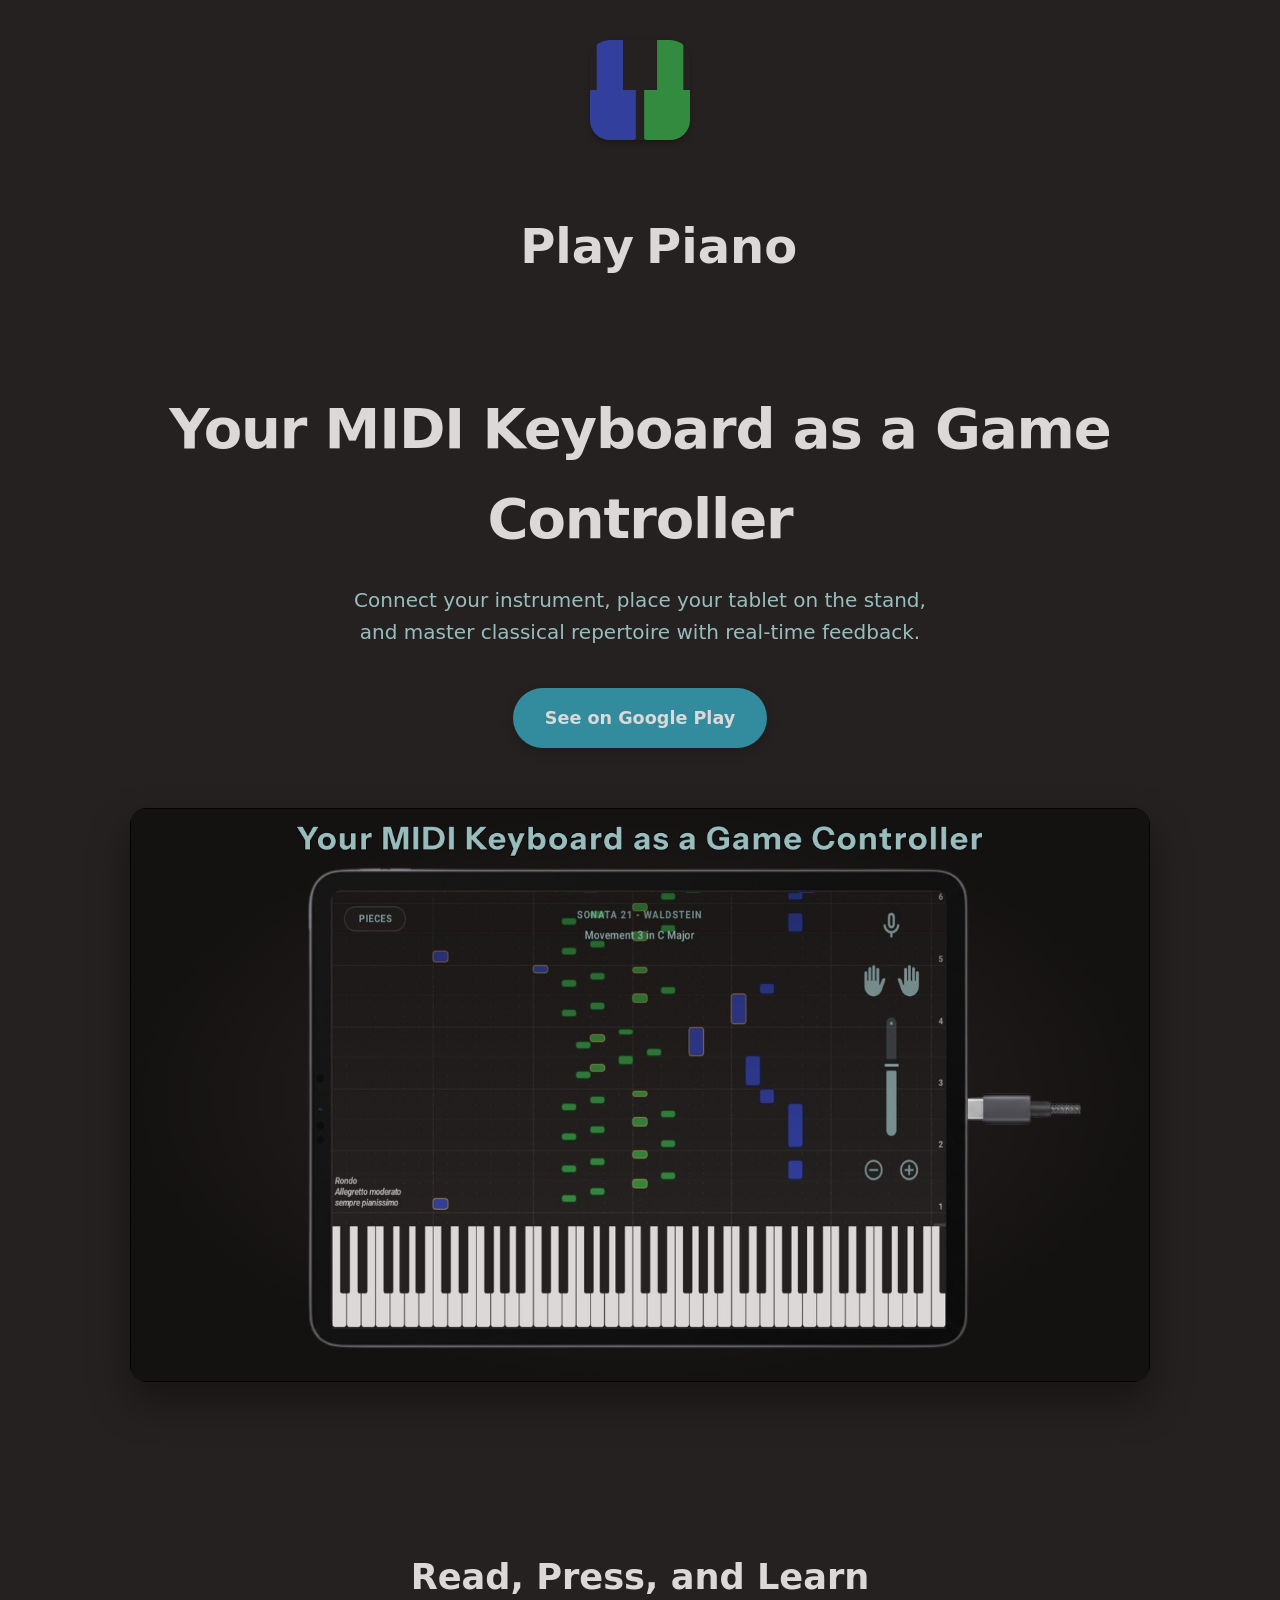
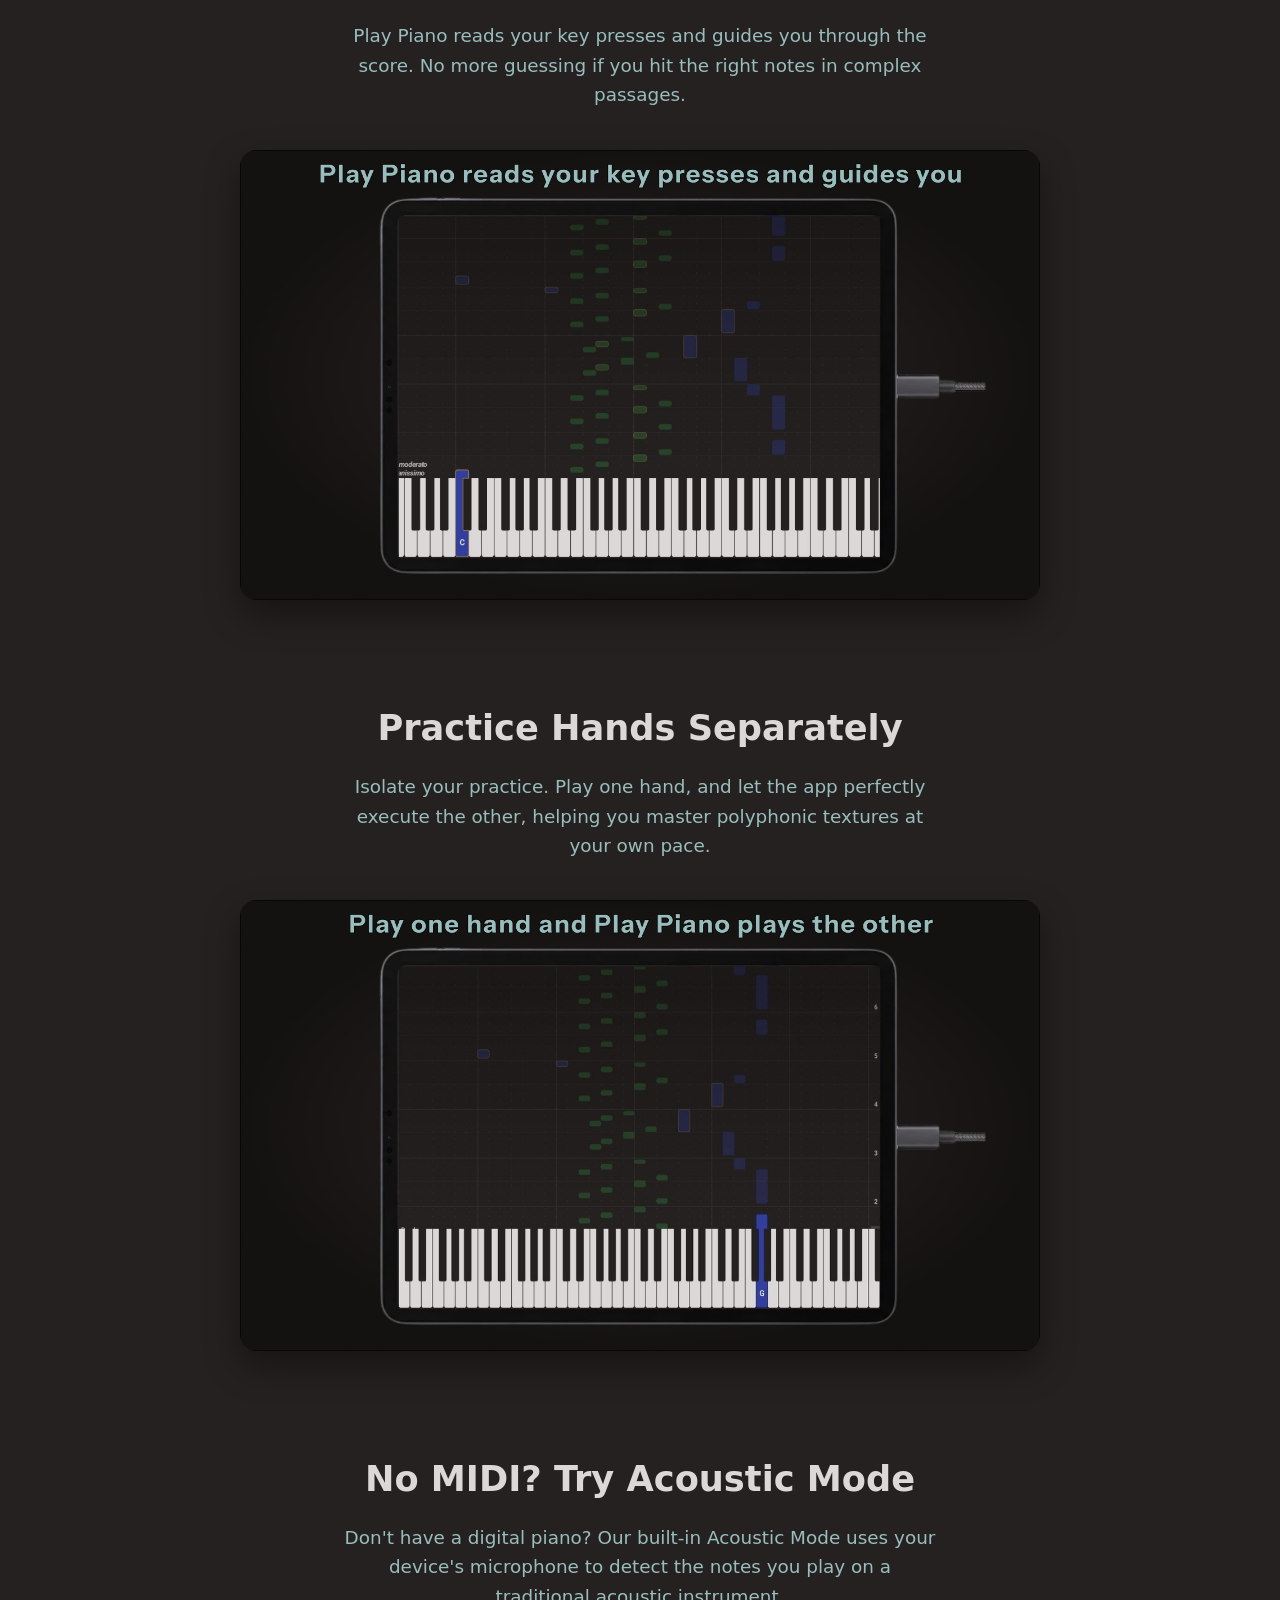
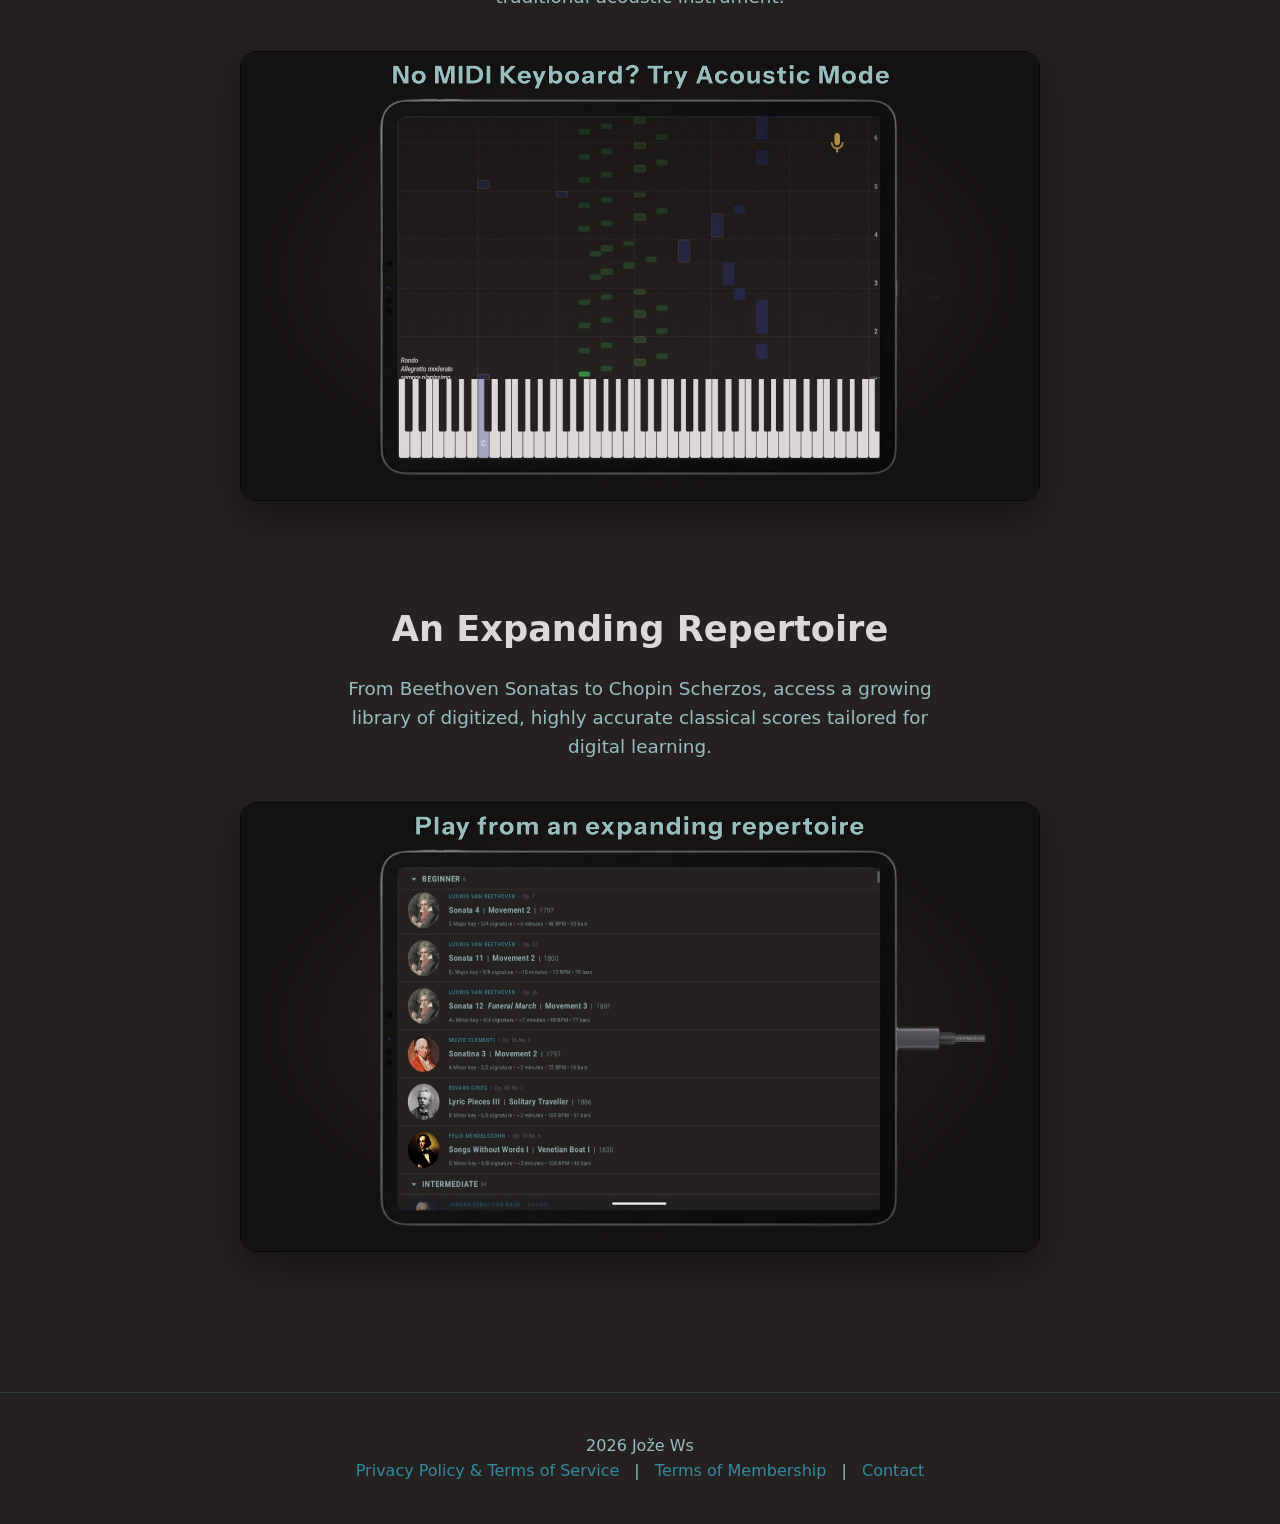
==== commit 55748764: "adds tffm" ====
--- a/playpiano/index.html
+++ b/playpiano/index.html
@@ -314,9 +314,10 @@
     </div>
 
     <footer>
-        <p>&copy; 2026 Jože Ws. All rights reserved.</p>
+        <p>2026 Jože Ws</p>
         <p>
             <a href="privacy-policy/index.html">Privacy Policy & Terms of Service</a> |
+            <a href="terms-of-membership/index.html">Terms of Membership</a> |
             <a href="mailto:jozewsro@gmail.com">Contact</a>
         </p>
     </footer>
@@ -325,44 +326,74 @@
         document.addEventListener("DOMContentLoaded", () => {
             const composers = [
                 "Piano",
+                "Bach",
+                "Haydn",
+                "Mozart",
                 "Beethoven",
+                "Schubert",
+                "Mendelssohn",
                 "Chopin",
+                "Liszt",
+                "Tchaikovsky",
+                "Debussy",
                 "Rachmaninoff",
                 "Scriabin",
-                "Haydn",
+                "Grieg",
                 "Satie"
             ];
     
             let currentIndex = 0;
             const textElement = document.getElementById("composer-text");
+            
+            // Set our dynamic tempos (in milliseconds)
+            const composerTempo = 3000; // Quicker sequence for the composers
+            const tonicTempo = 4000;    // Long, sustained rest on "Piano"
     
-            setInterval(() => {
-                textElement.classList.add("fade-out");
-    
+            function playNextChord() {
+                // Determine how long to hold the current word before animating
+                const currentWord = composers[currentIndex];
+                const holdDuration = (currentWord === "Piano") ? tonicTempo : composerTempo;
+                
                 setTimeout(() => {
-                    currentIndex = (currentIndex + 1) % composers.length;
-                    const currentWord = composers[currentIndex];
-                    
-                    // Update the text
-                    textElement.textContent = currentWord;
-    
-                    // Color Logic: Accent color for composers, main text color for "Piano"
-                    if (currentWord === "Piano") {
-                        textElement.classList.remove("is-composer");
-                    } else {
-                        textElement.classList.add("is-composer");
-                    }
-    
-                    textElement.classList.remove("fade-out");
-                    textElement.classList.add("fade-in-prep");
-    
-                    void textElement.offsetWidth;
-    
-                    textElement.classList.remove("fade-in-prep");
-    
-                }, 500);
-    
-            }, 3000);
+                    // 1. Trigger the fade out
+                    textElement.classList.add("fade-out");
+        
+                    // 2. Wait for the CSS fade out to finish (500ms)
+                    setTimeout(() => {
+                        // Move to the next word
+                        currentIndex = (currentIndex + 1) % composers.length;
+                        const nextWord = composers[currentIndex];
+                        
+                        // Update the text in the DOM
+                        textElement.textContent = nextWord;
+        
+                        // Apply the color logic
+                        if (nextWord === "Piano") {
+                            textElement.classList.remove("is-composer");
+                        } else {
+                            textElement.classList.add("is-composer");
+                        }
+        
+                        // Snap into the prep position instantly
+                        textElement.classList.remove("fade-out");
+                        textElement.classList.add("fade-in-prep");
+        
+                        // Force a reflow
+                        void textElement.offsetWidth;
+        
+                        // Trigger the smooth slide and fade up
+                        textElement.classList.remove("fade-in-prep");
+                        
+                        // 3. Call the function again to create the infinite loop
+                        playNextChord();
+        
+                    }, 500);
+        
+                }, holdDuration);
+            }
+            
+            // Kick off the loop
+            playNextChord();
         });
     </script>
 
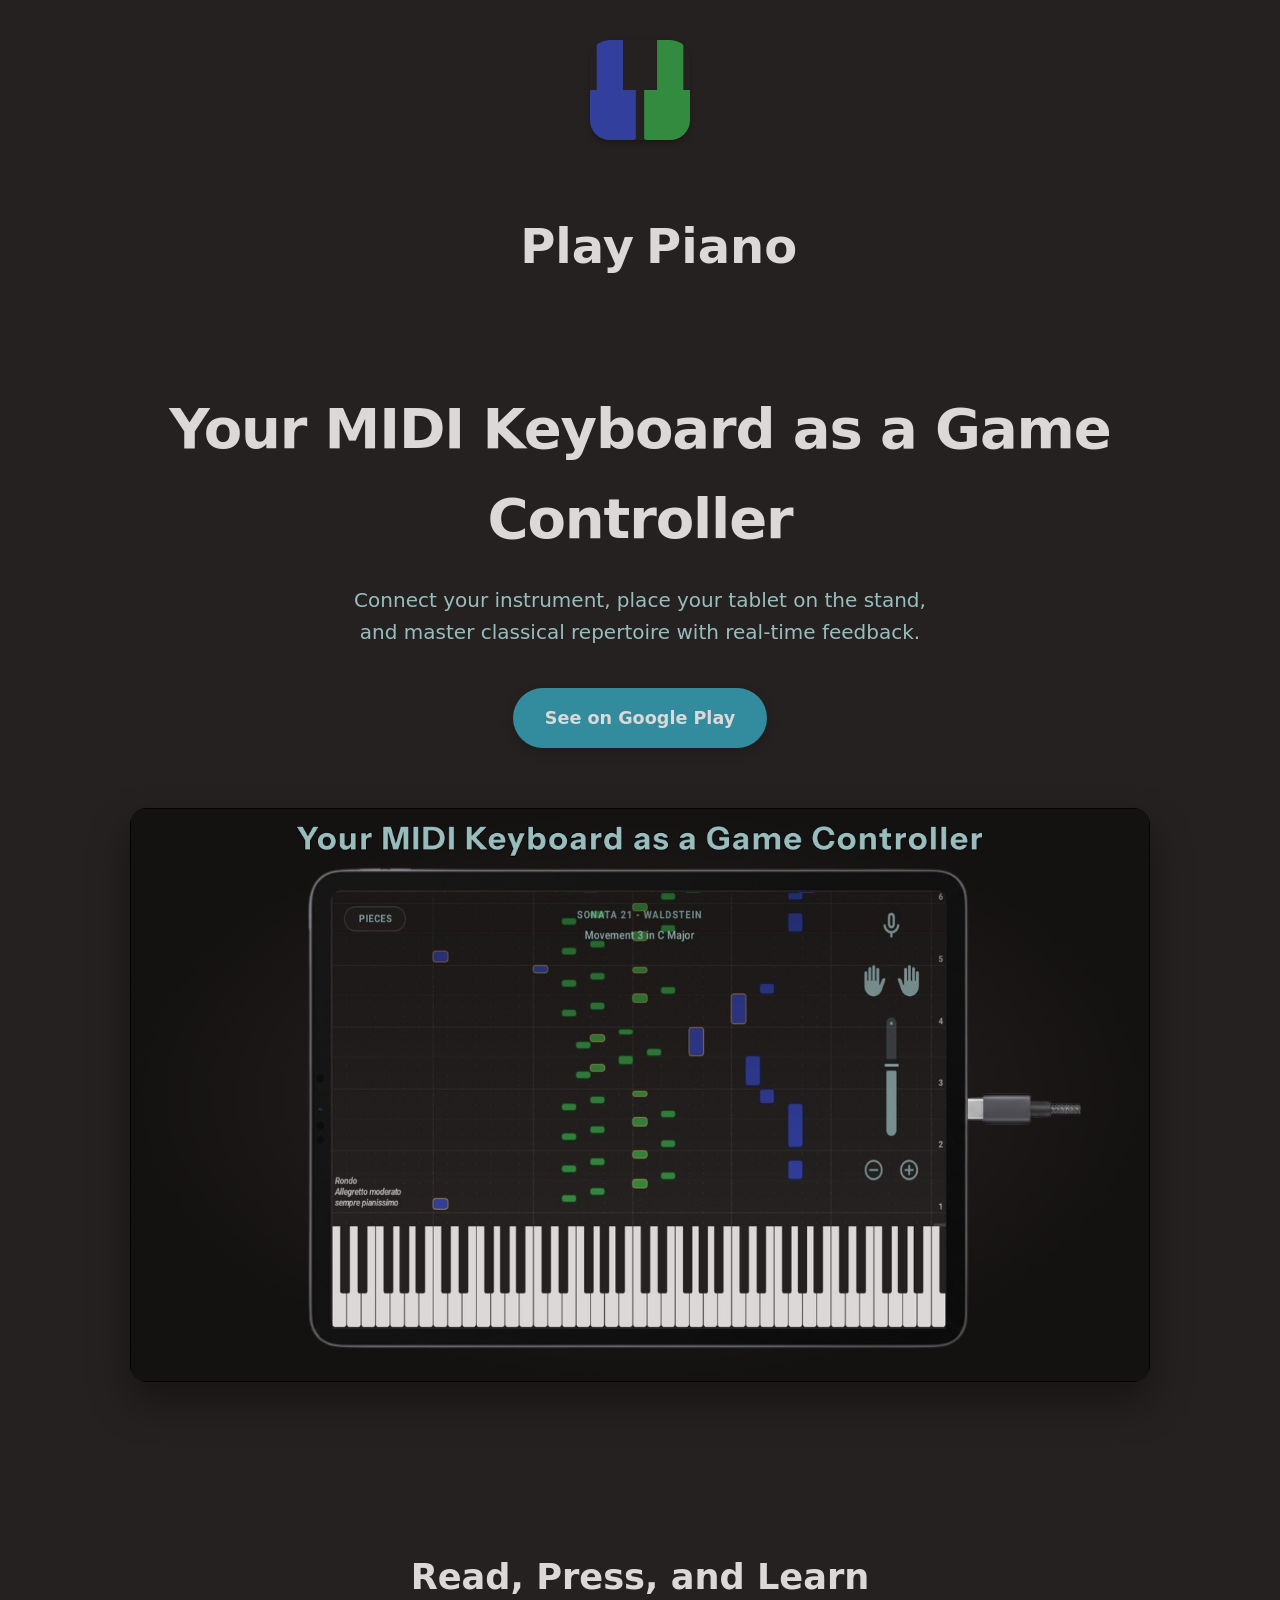
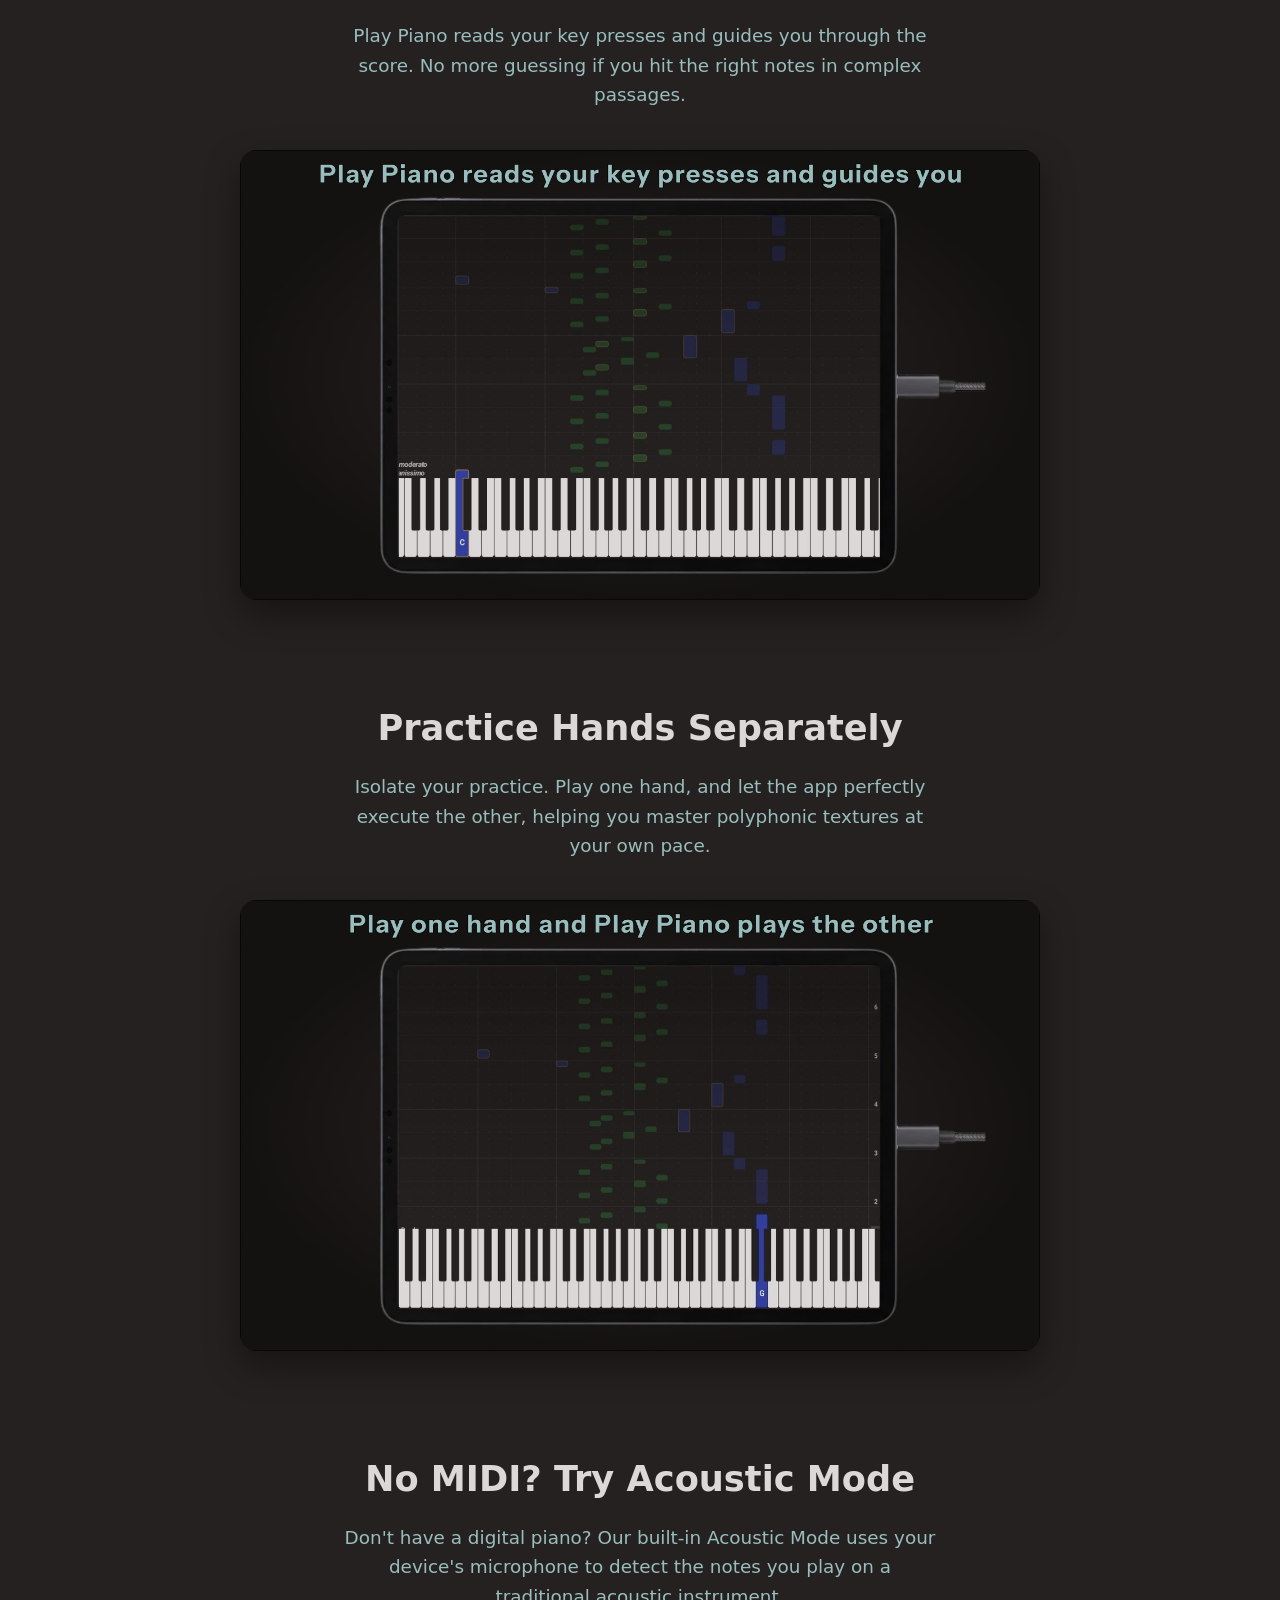
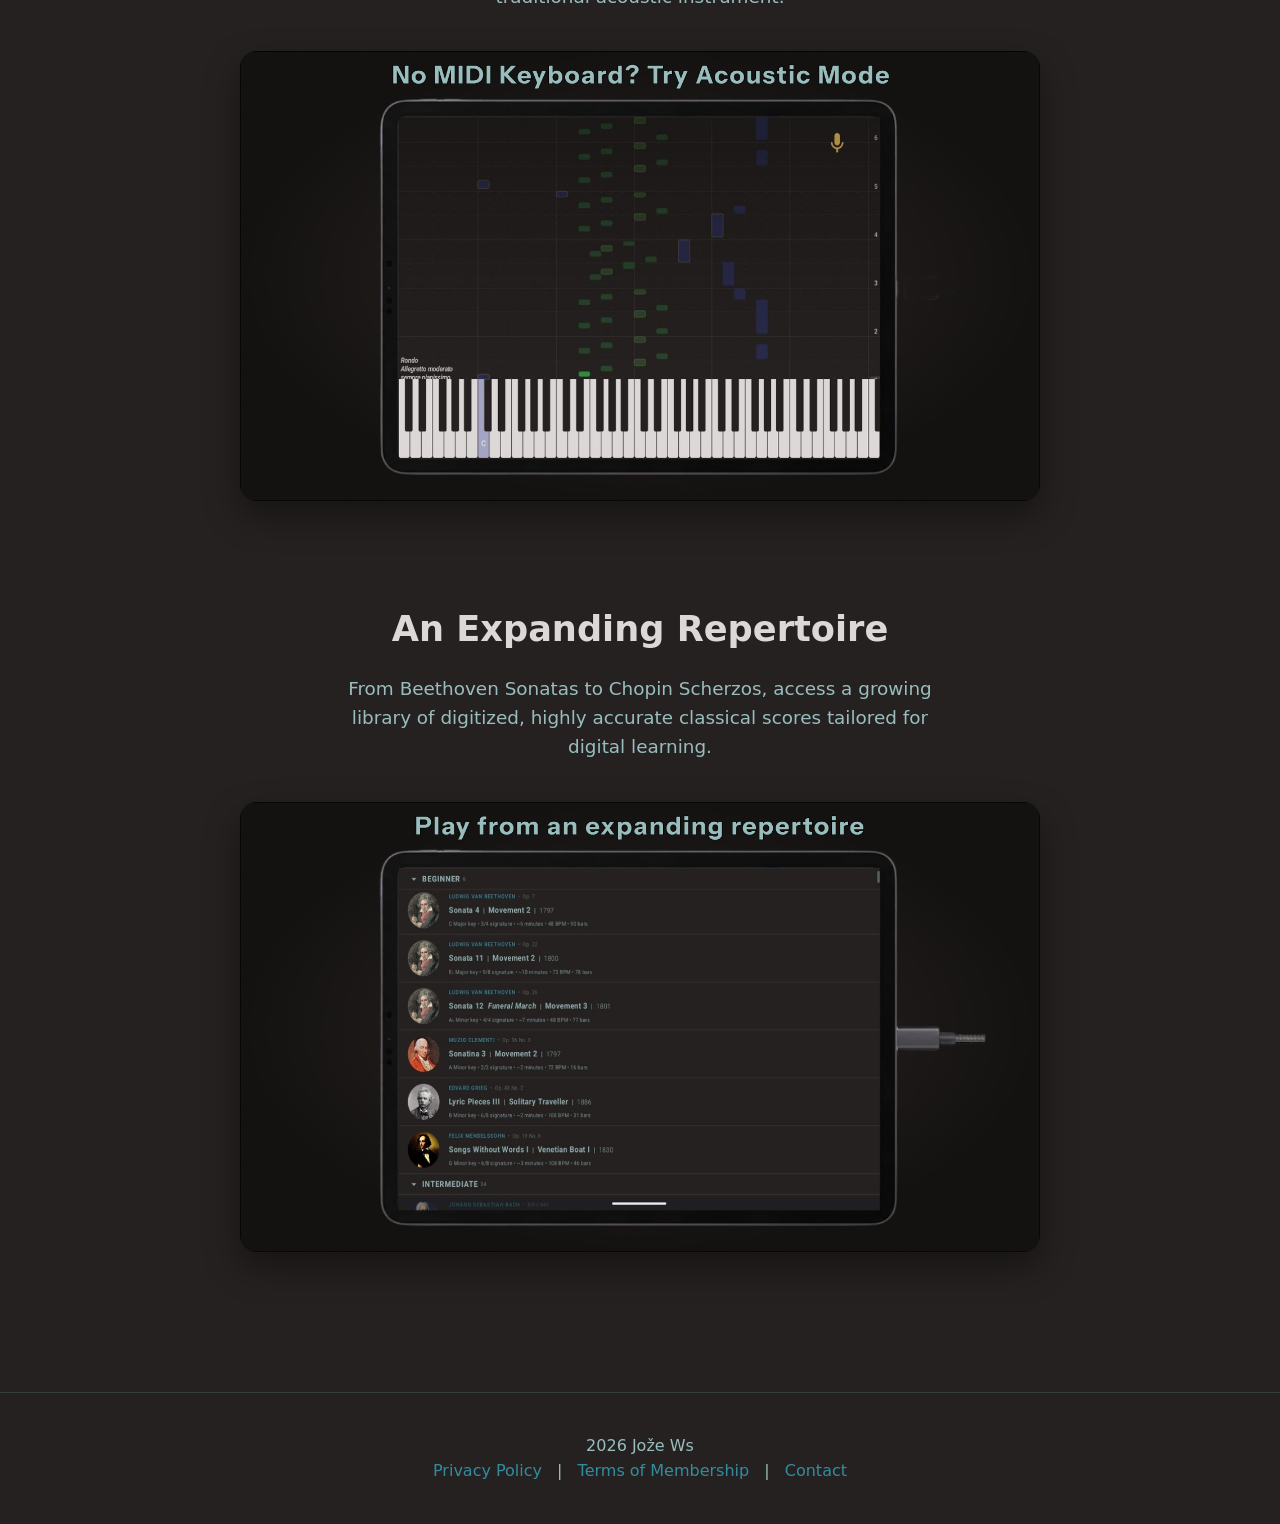
==== commit ad828a94: "iterates index" ====
--- a/playpiano/index.html
+++ b/playpiano/index.html
@@ -316,7 +316,7 @@
     <footer>
         <p>2026 Jože Ws</p>
         <p>
-            <a href="privacy-policy/index.html">Privacy Policy & Terms of Service</a> |
+            <a href="privacy-policy/index.html">Privacy Policy</a> |
             <a href="terms-of-membership/index.html">Terms of Membership</a> |
             <a href="mailto:jozewsro@gmail.com">Contact</a>
         </p>
